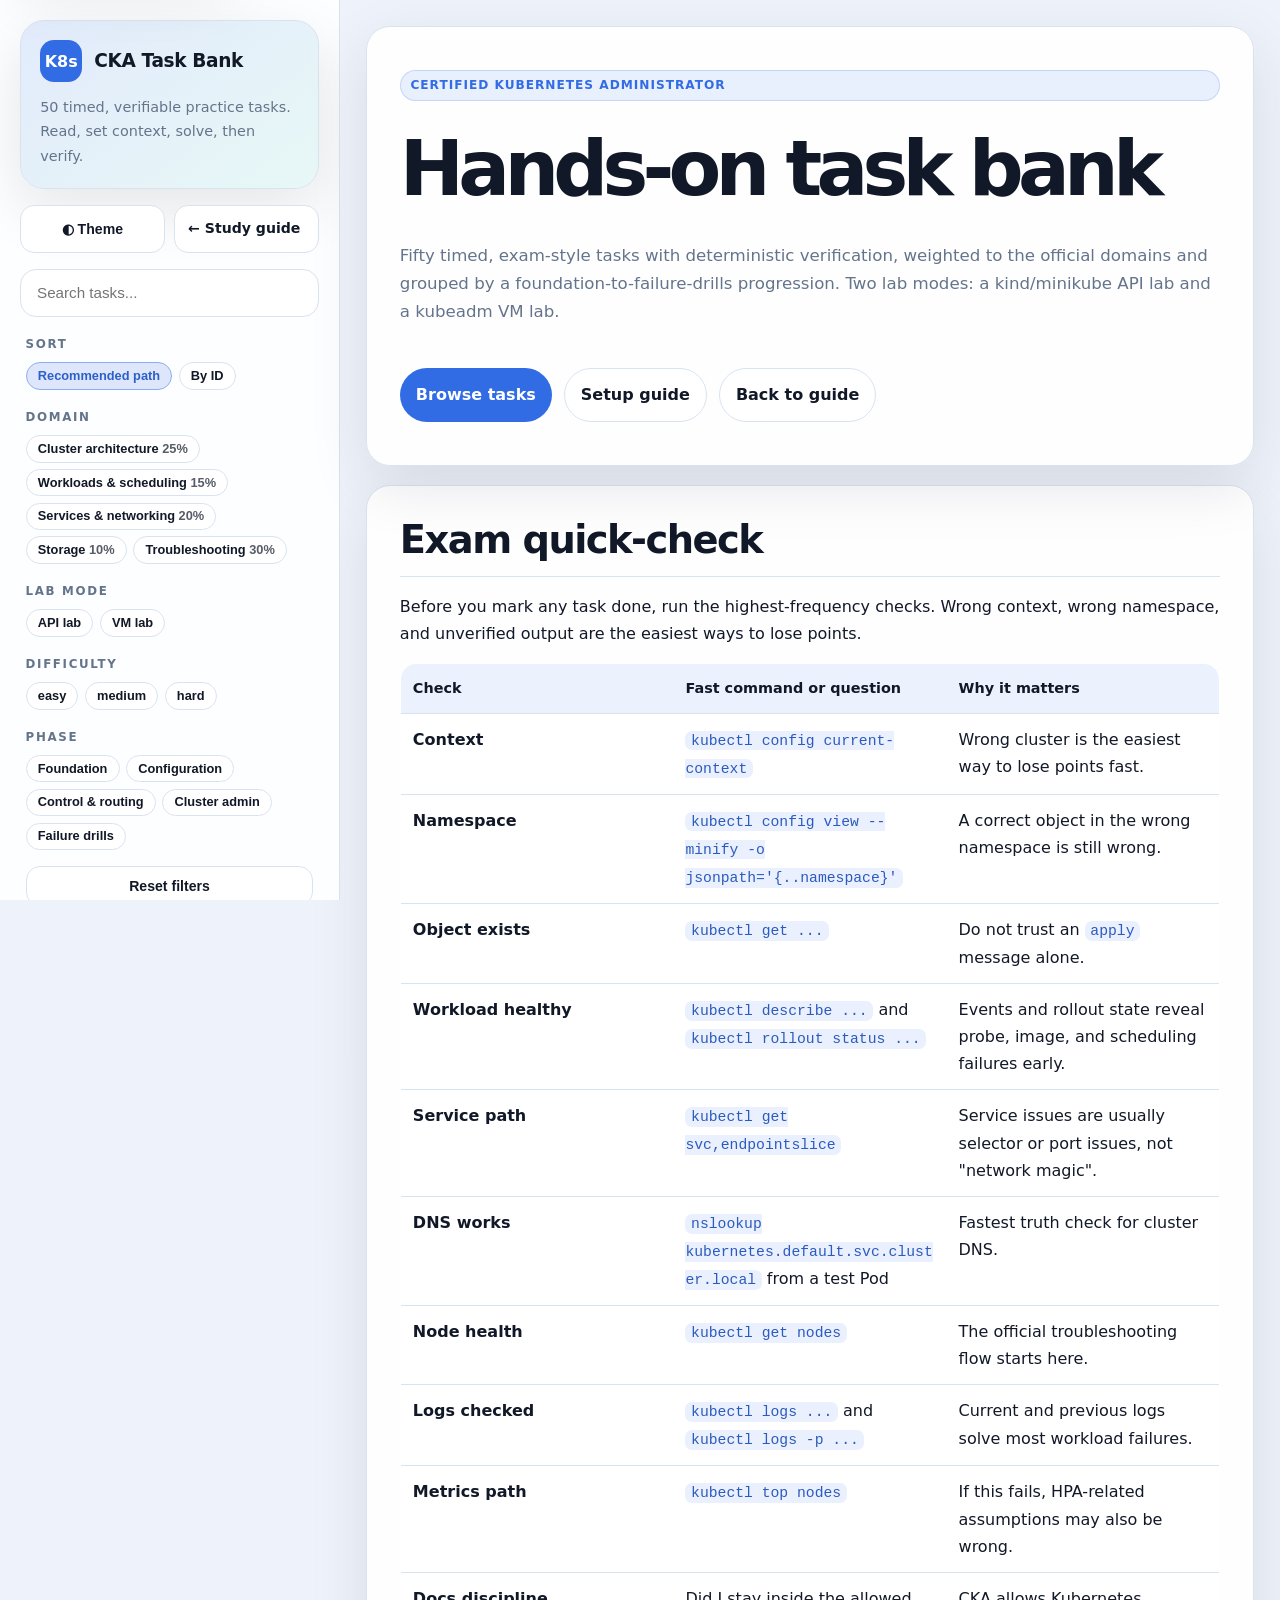
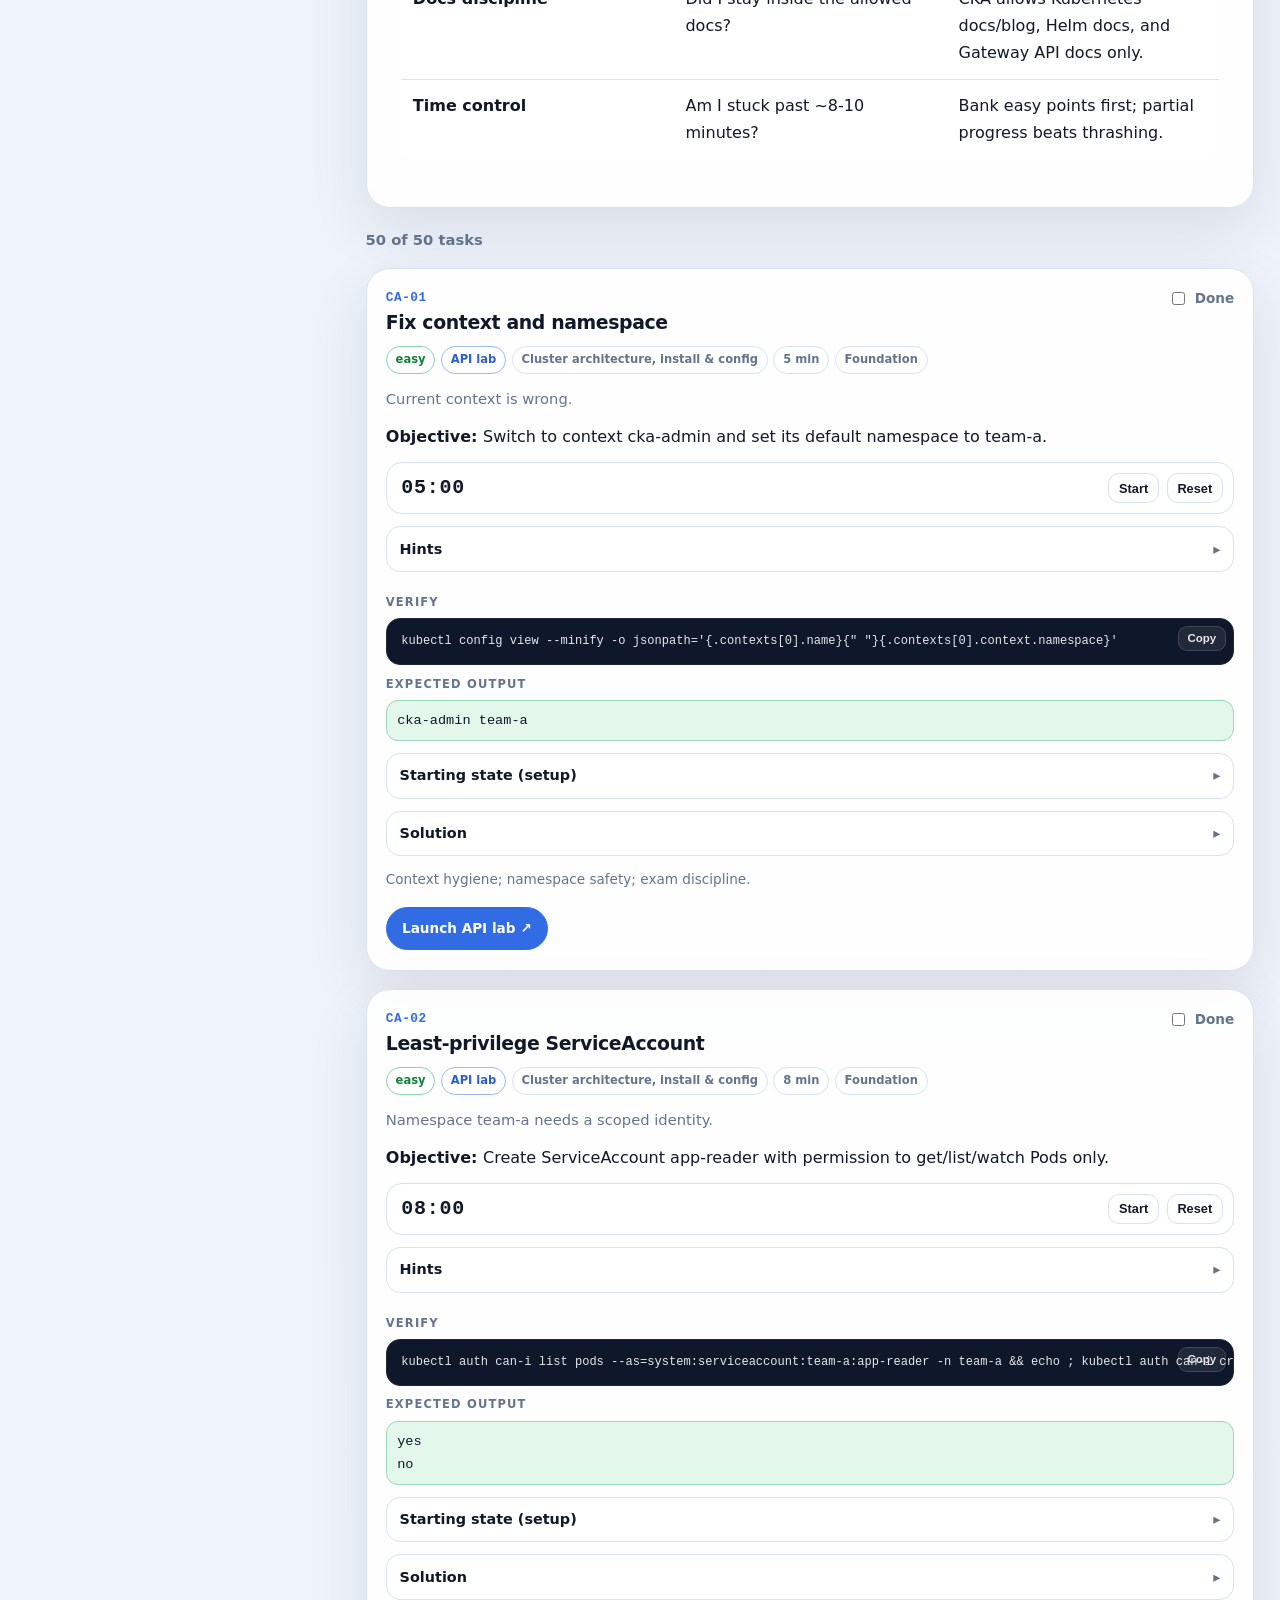
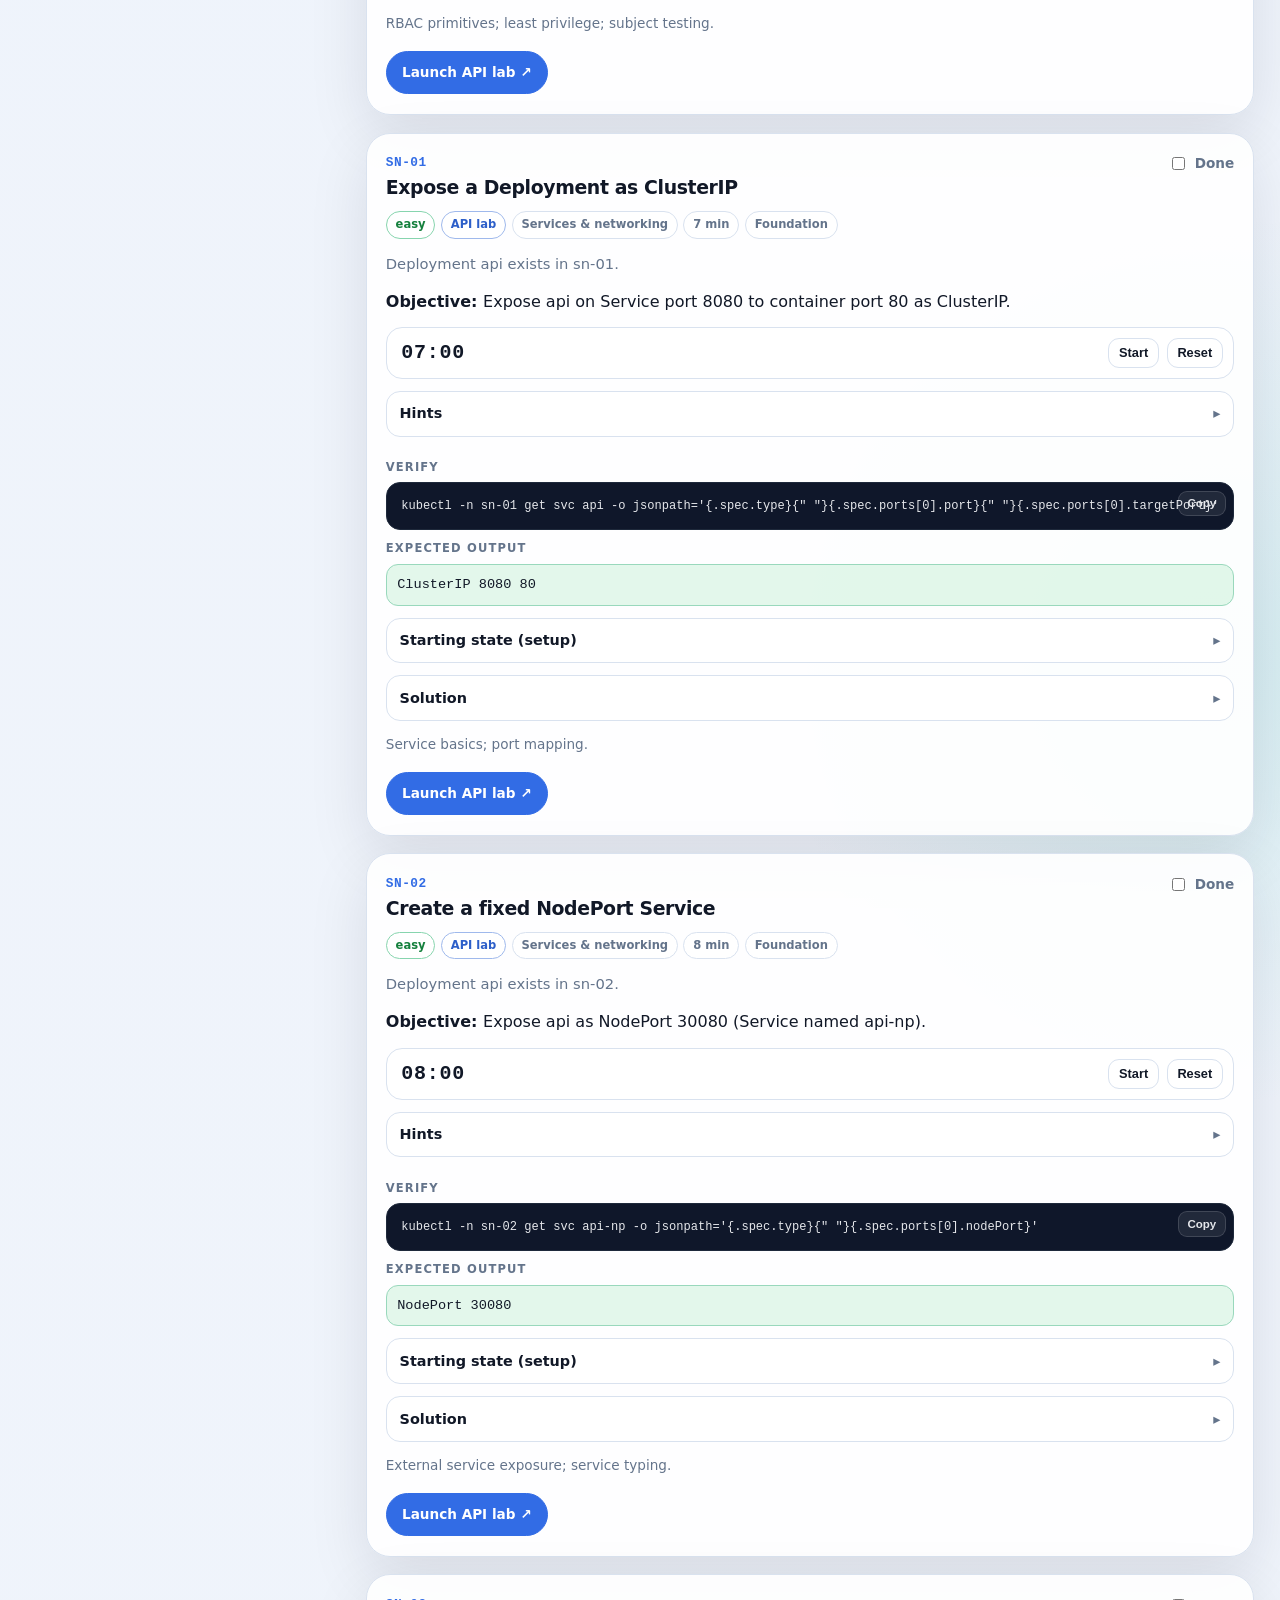
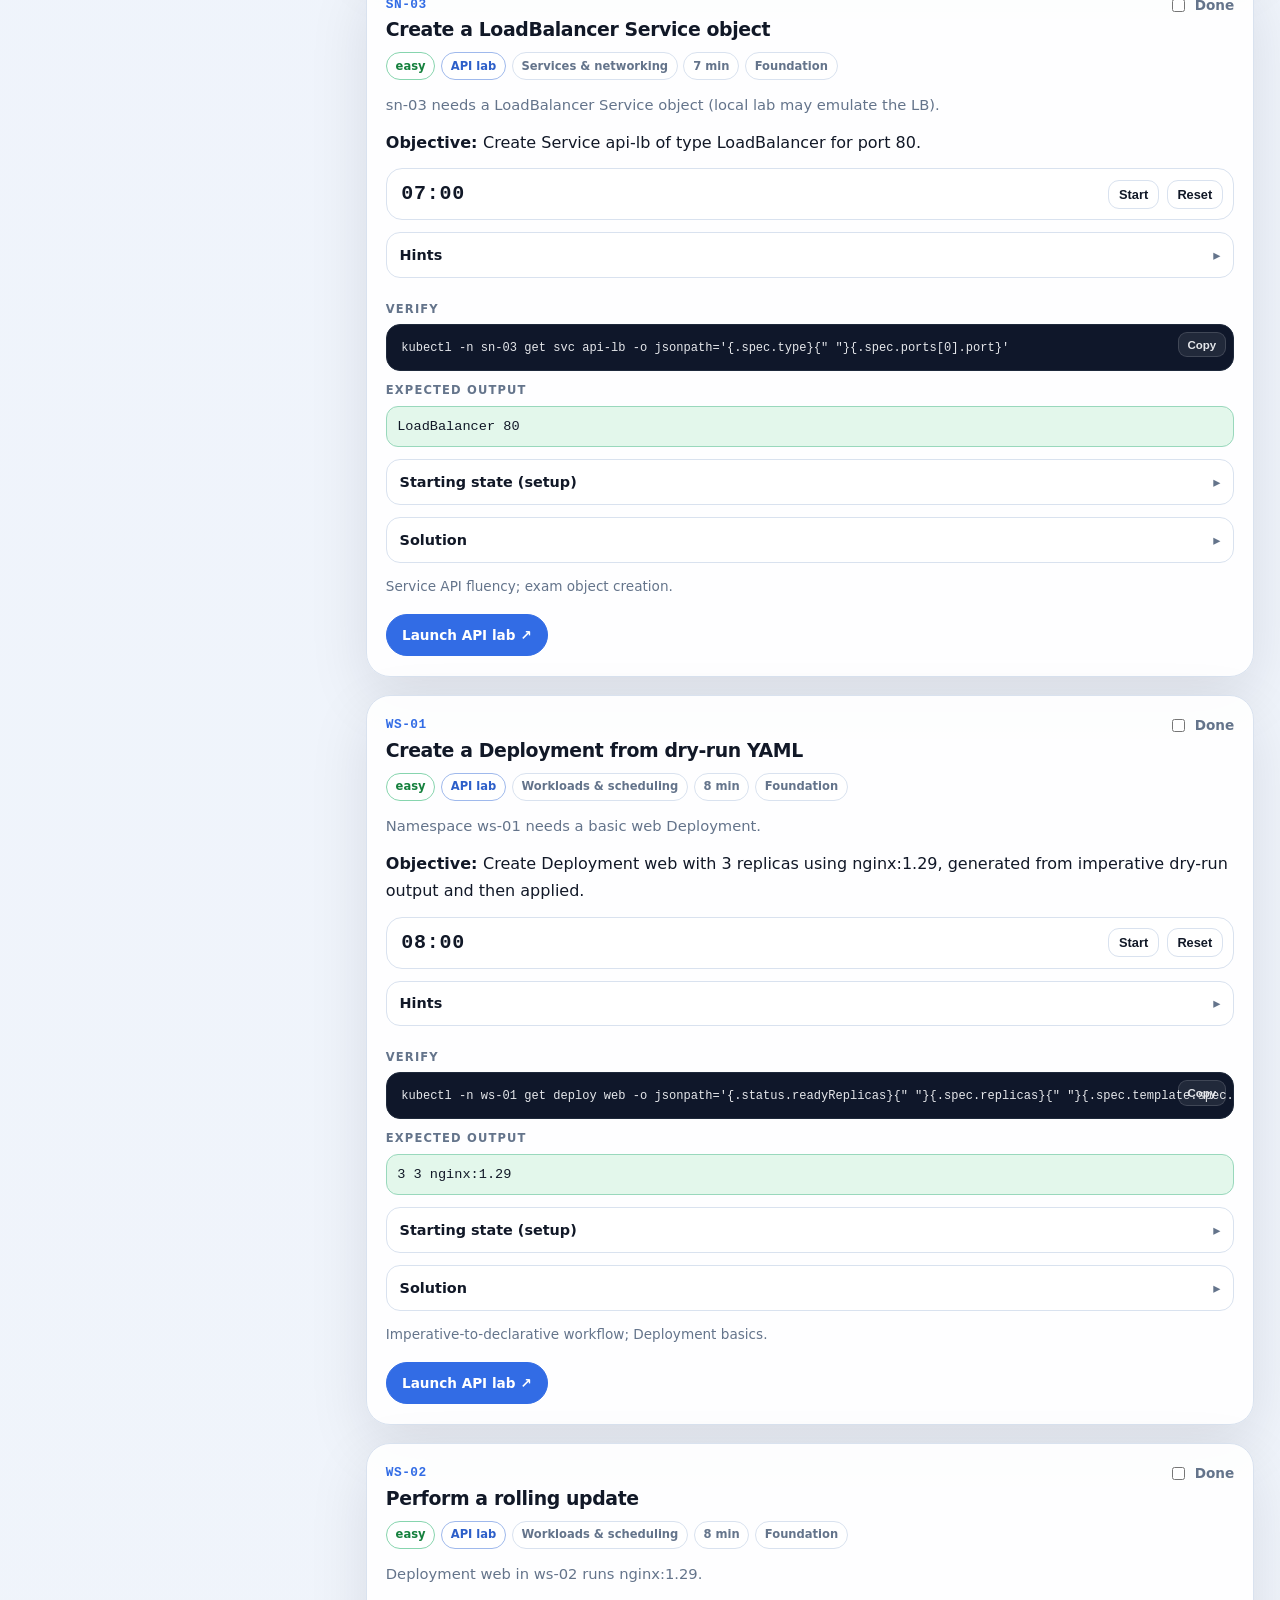
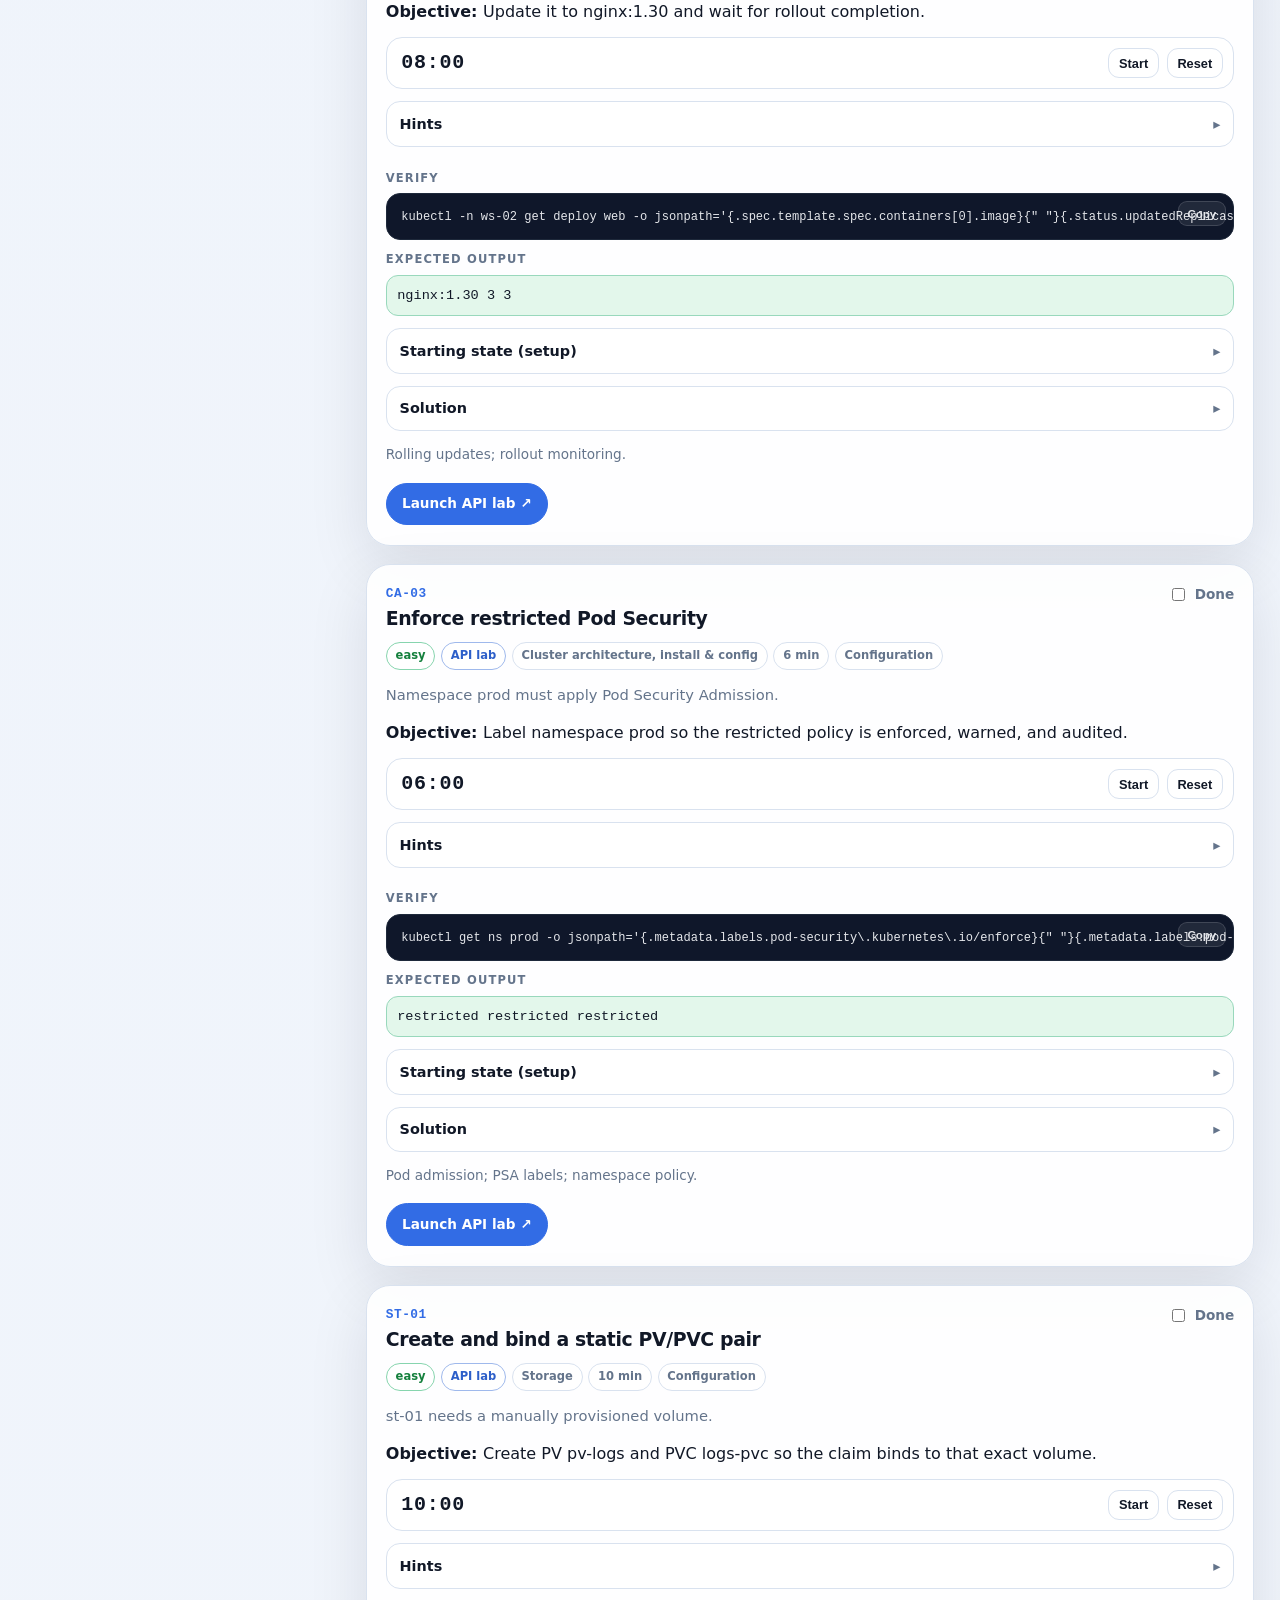
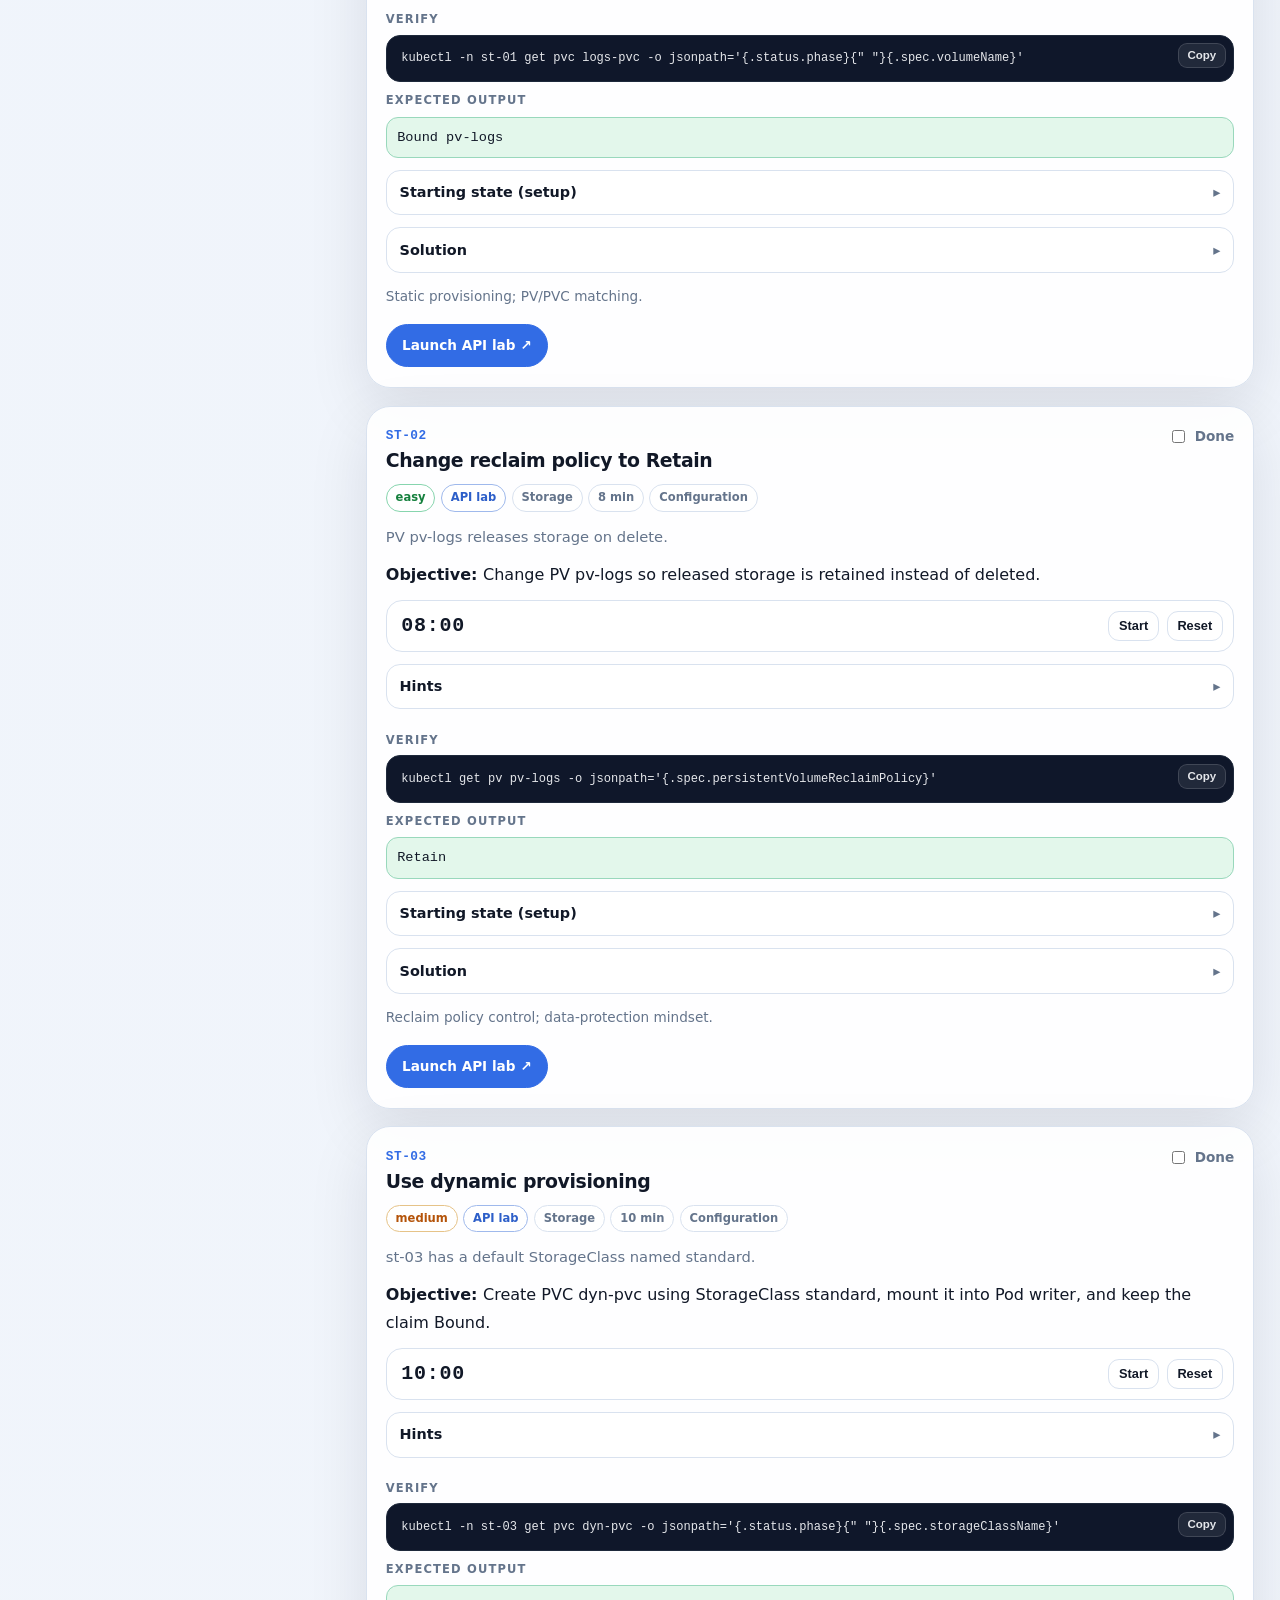
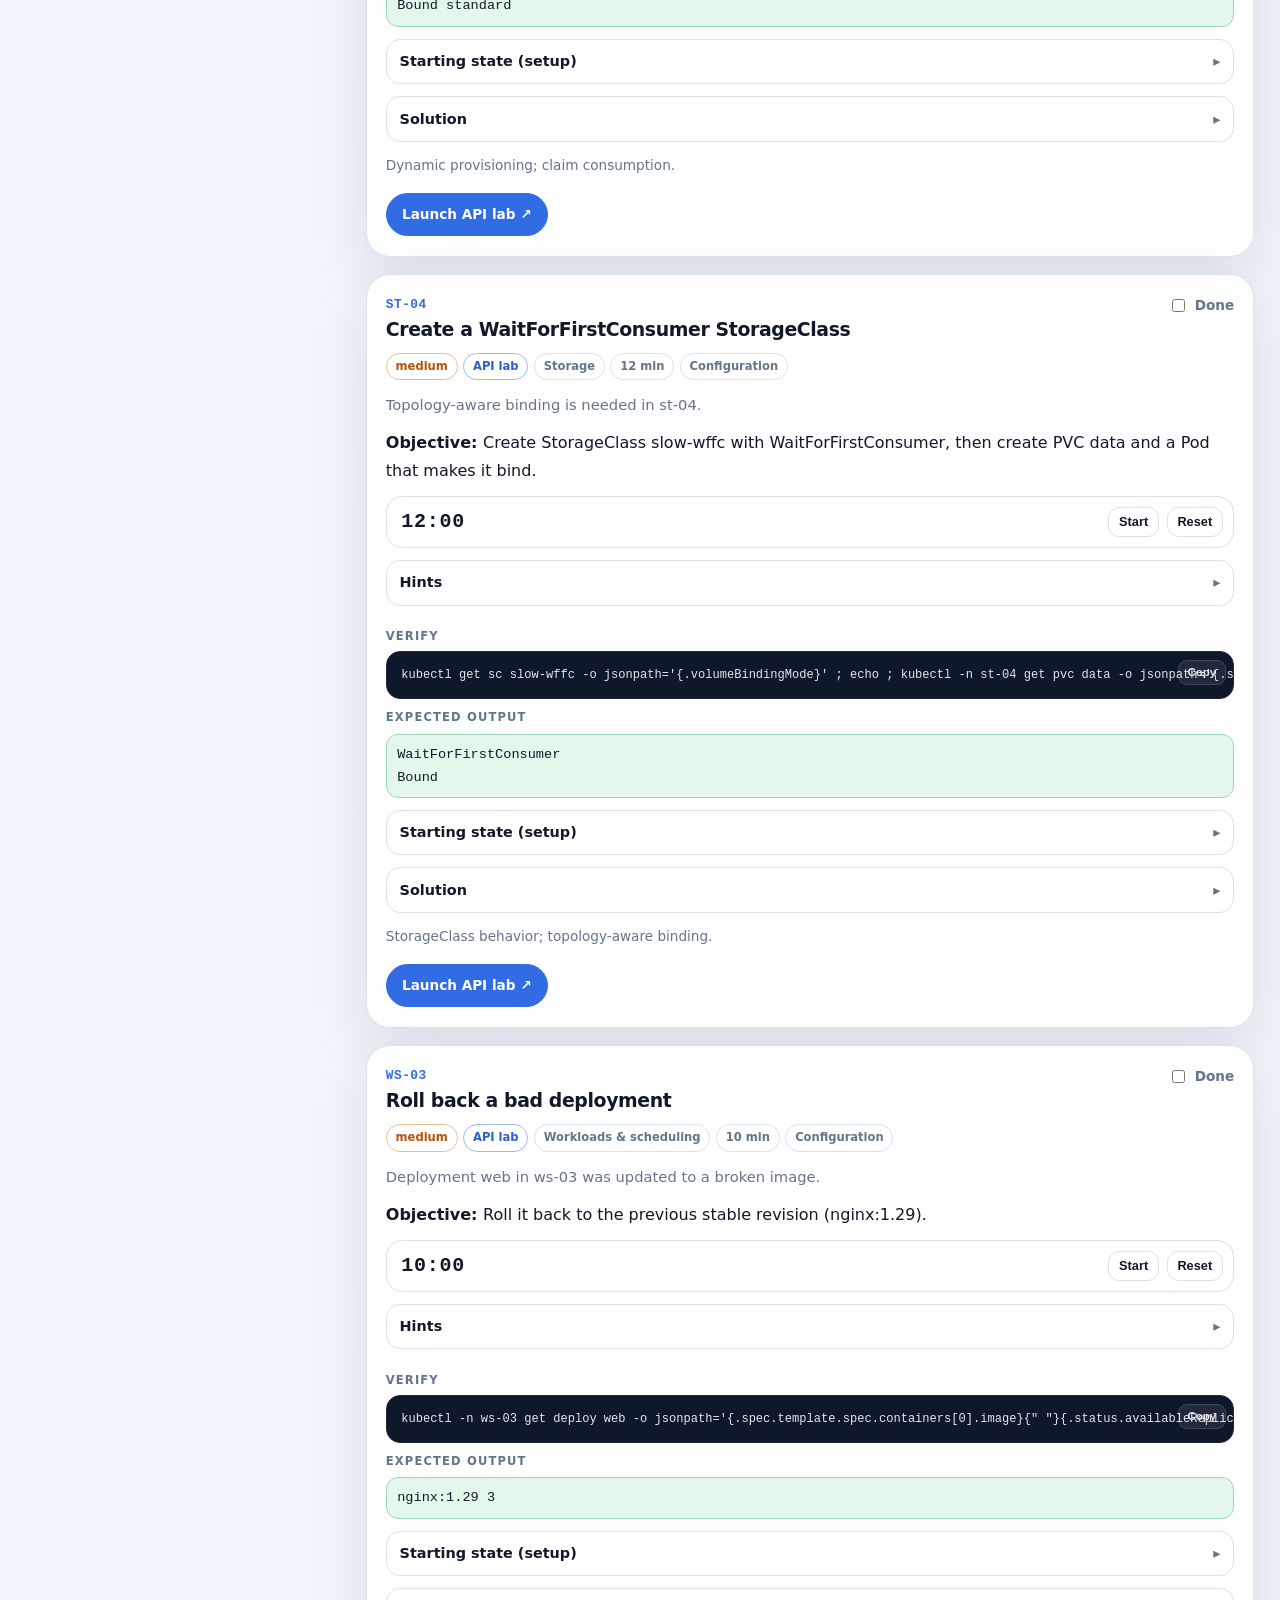
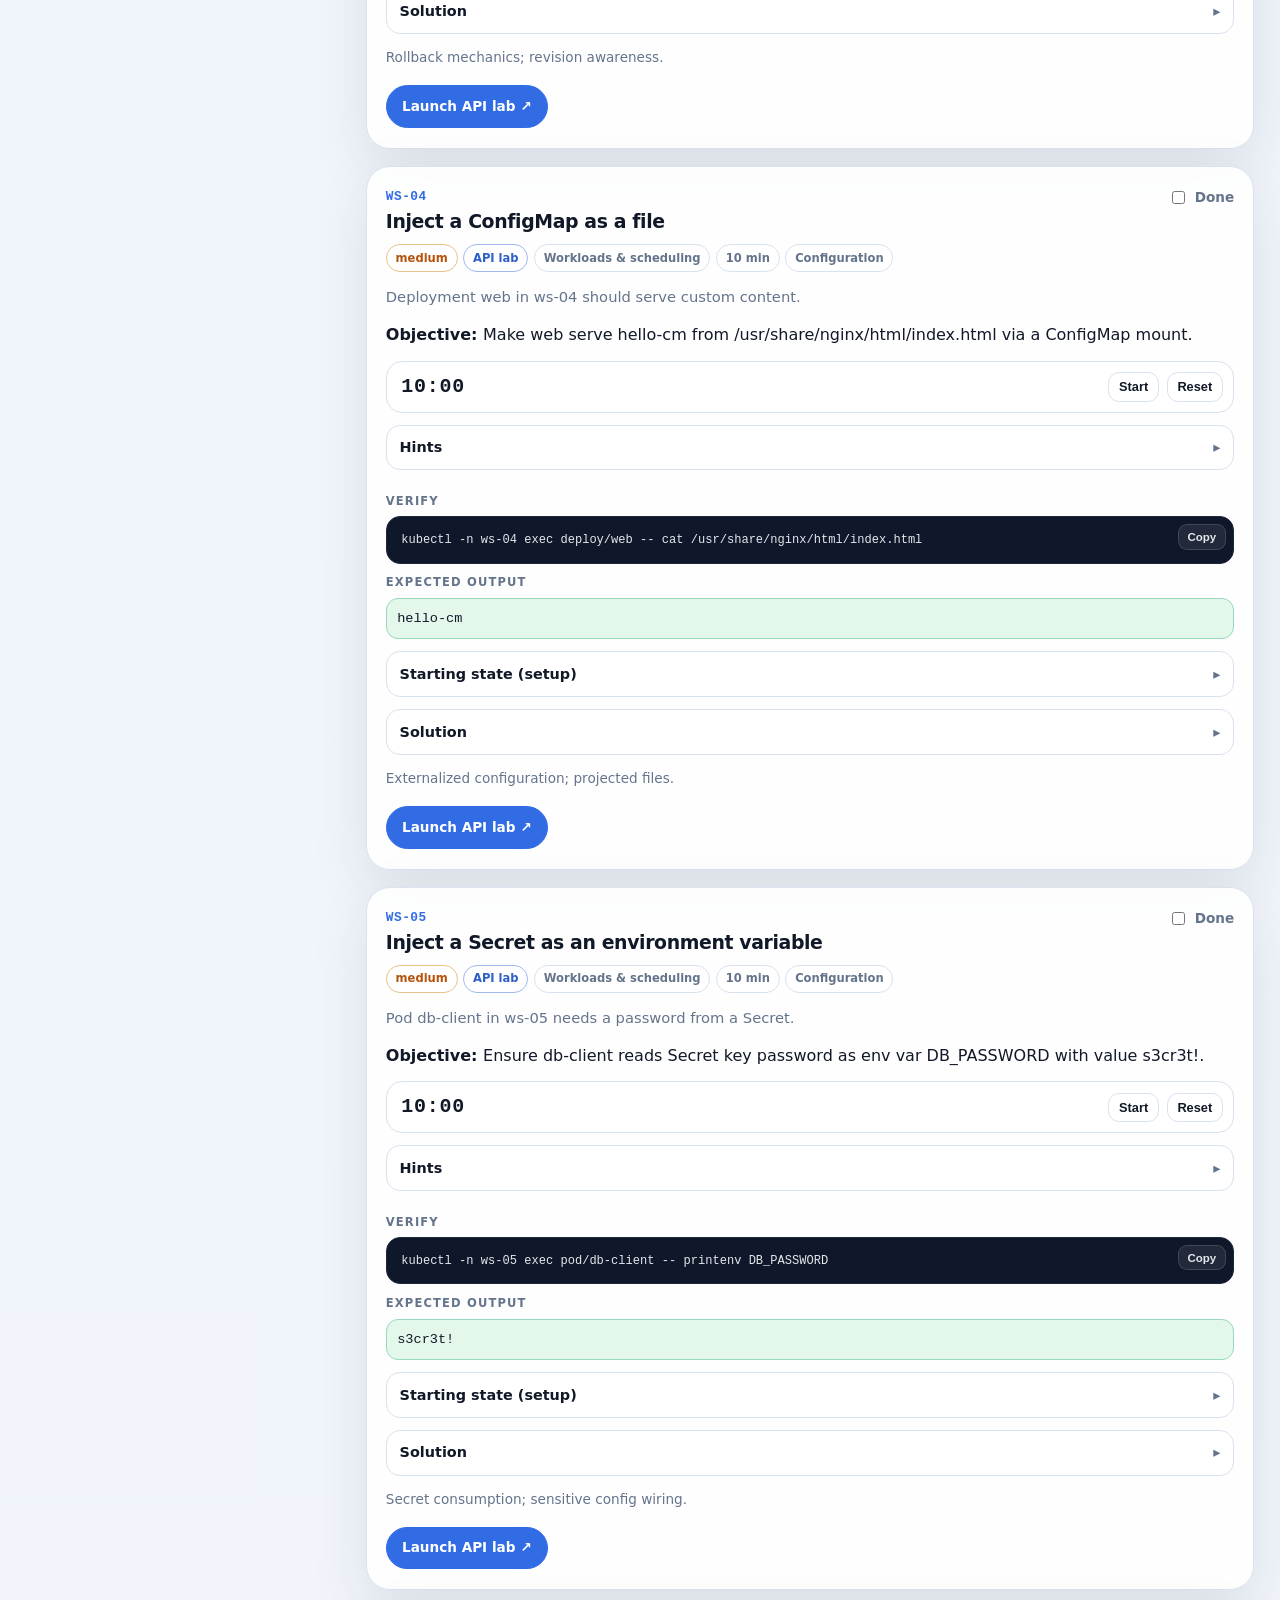
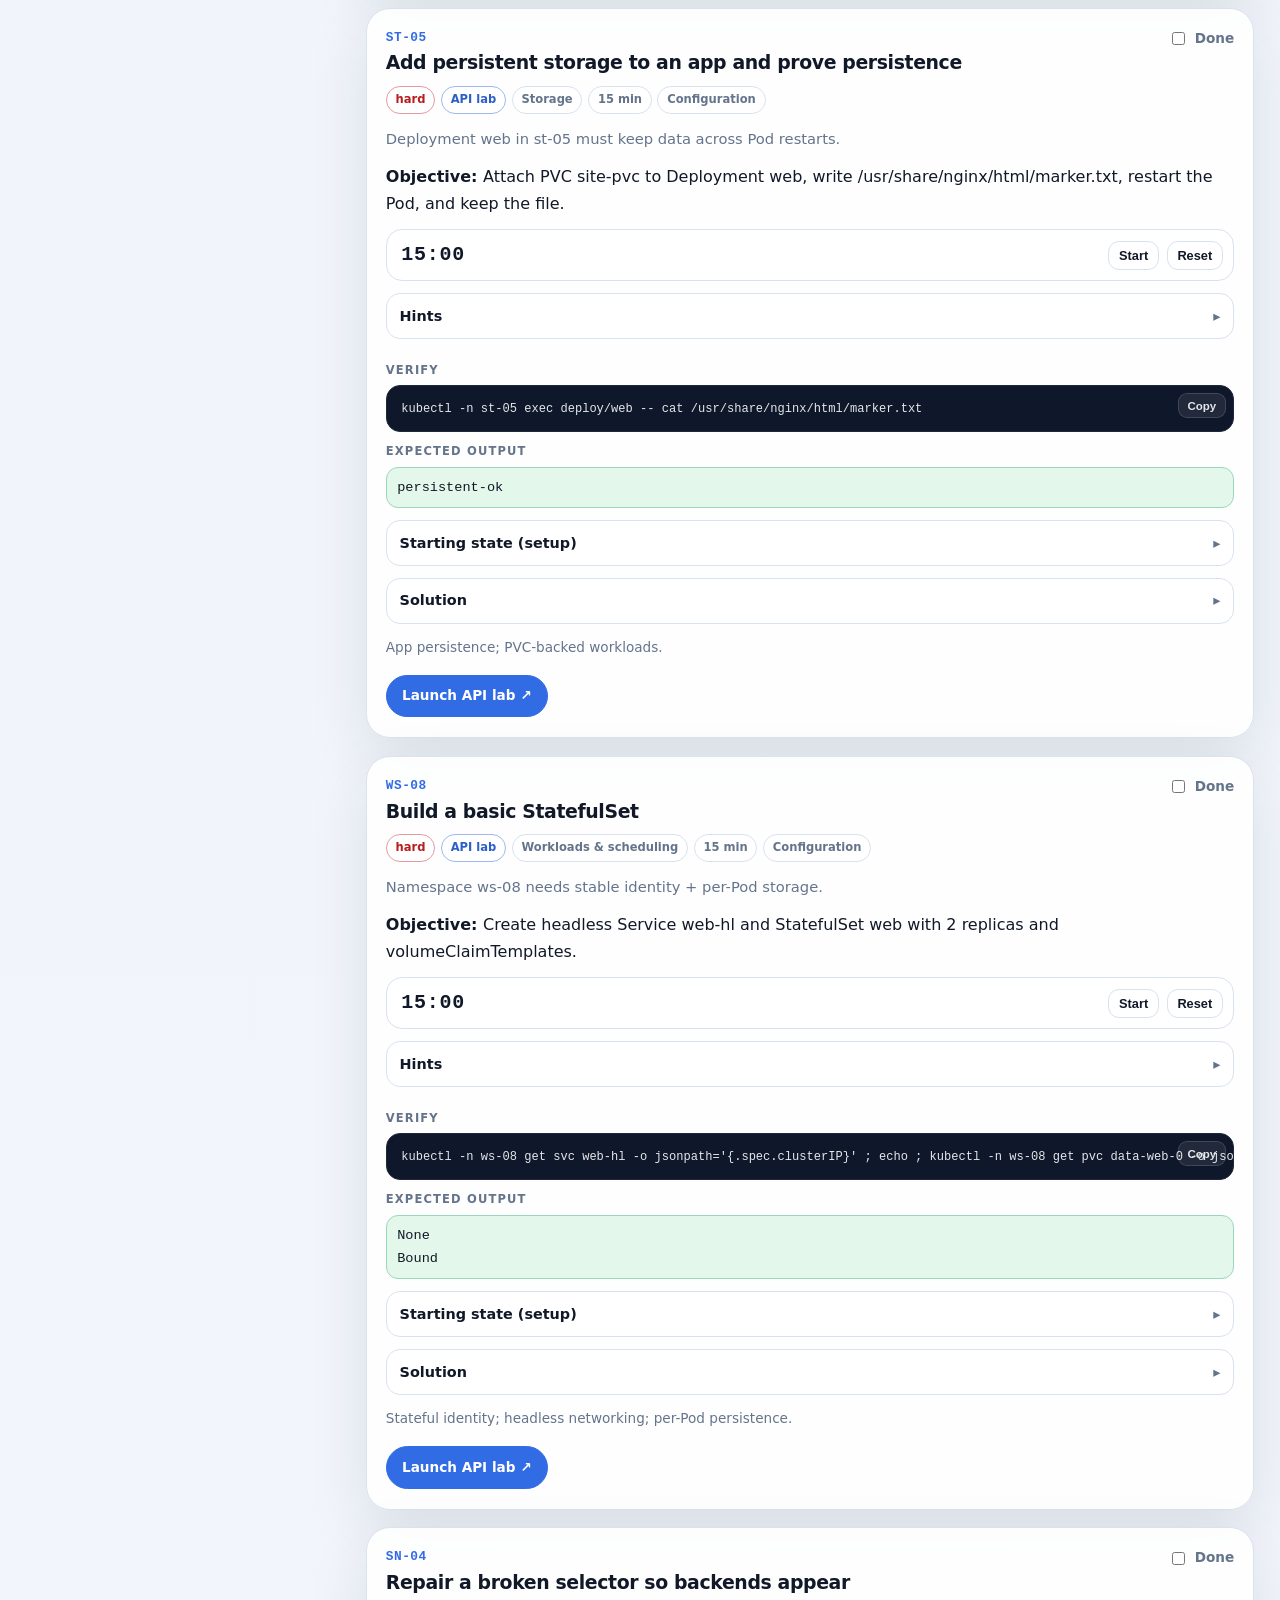
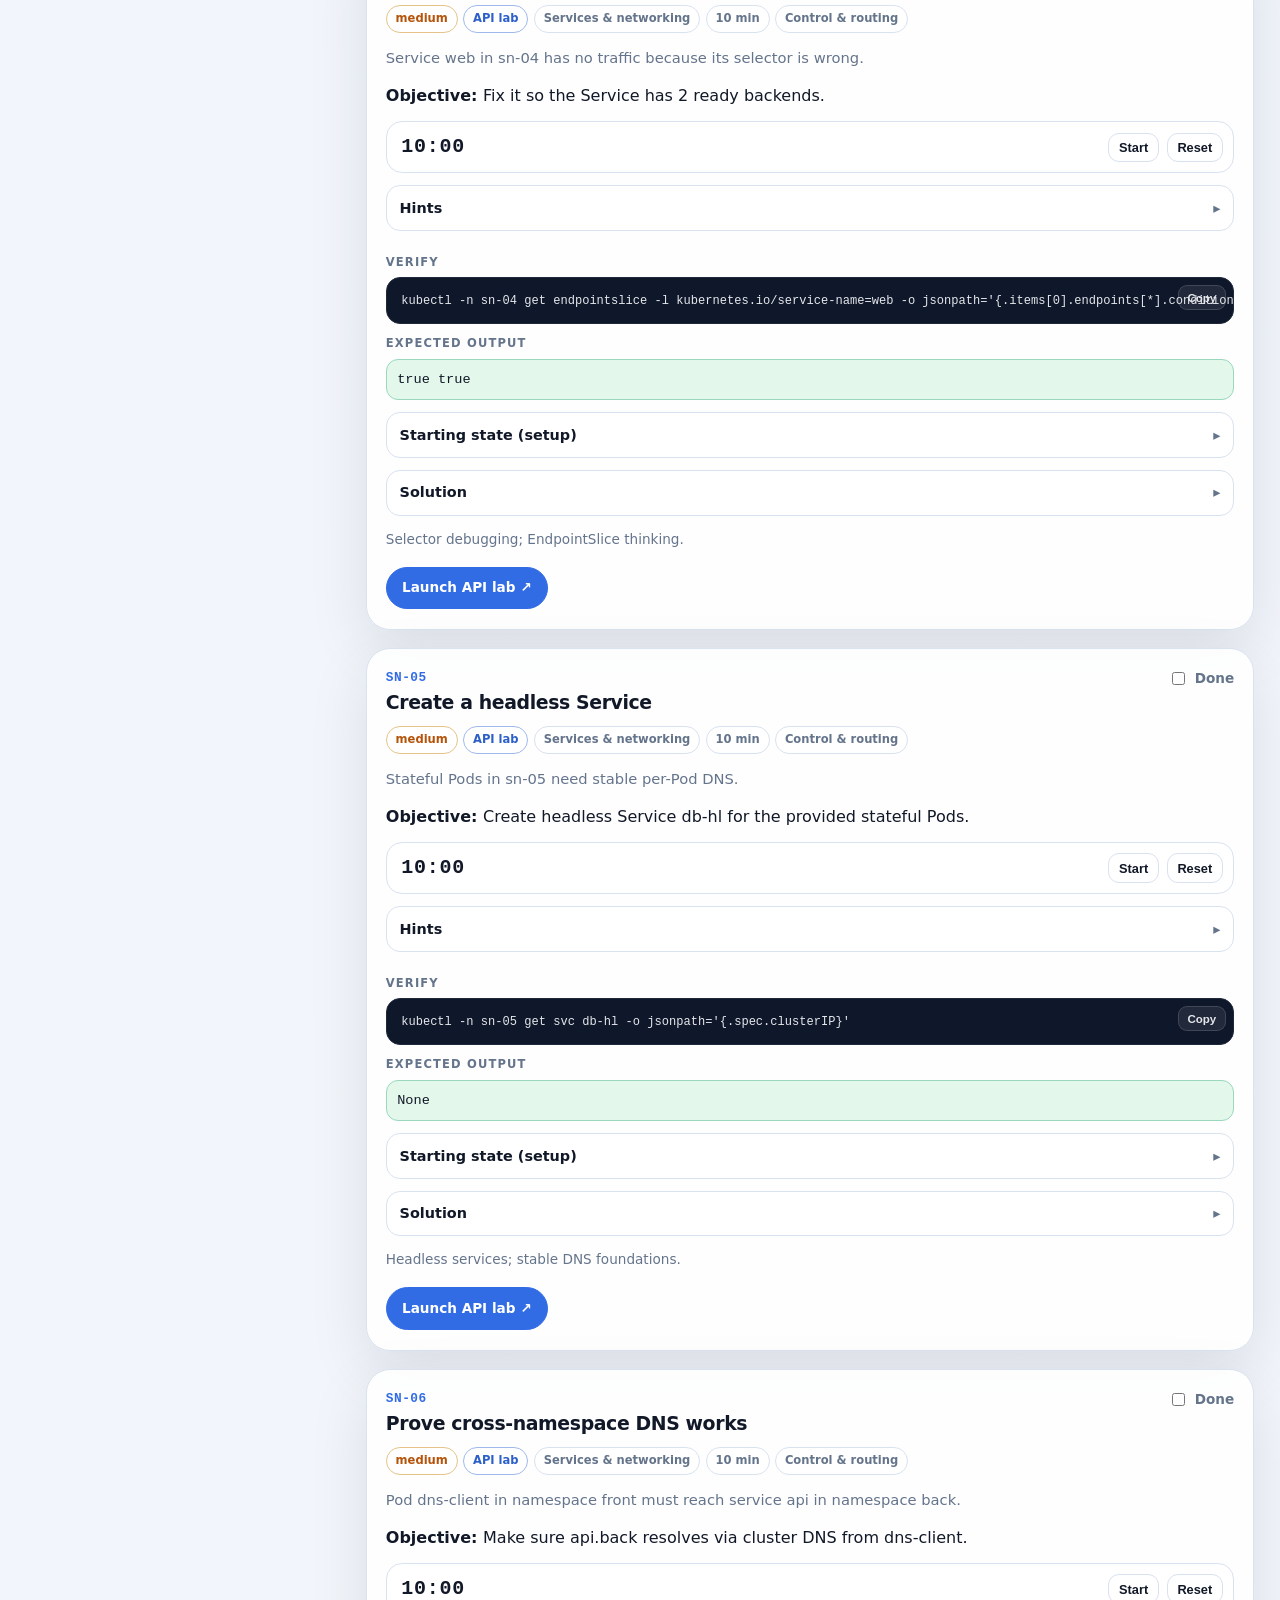
==== CKA/tasks/index.html @ 01706119 "draft lab" ====
<!DOCTYPE html>

<html data-theme="light" lang="en">

<head>
  <meta charset="utf-8" />
  <meta content="width=device-width, initial-scale=1" name="viewport" />
  <meta content="light dark" name="color-scheme" />
  <meta name="theme-color" content="#326ce5" />
  <meta name="application-name" content="CKA Guide" />
  <meta name="apple-mobile-web-app-title" content="CKA Tasks" />
  <meta name="apple-mobile-web-app-capable" content="yes" />
  <meta name="apple-mobile-web-app-status-bar-style" content="default" />
  <title>CKA Task Bank</title>
  <link rel="manifest" href="../manifest.webmanifest" />
  <link rel="icon" href="../assets/favicon.svg" type="image/svg+xml" />
  <link rel="apple-touch-icon" href="../assets/icons/apple-touch-icon.png" />
  <script>
    try { var t = localStorage.getItem("cka-theme"); if (t) document.documentElement.setAttribute("data-theme", t); } catch (e) { }
  </script>
  <link rel="stylesheet" href="../assets/css/styles.css" />
  <link rel="stylesheet" href="assets/tasks.css" />
</head>

<body>
  <a class="skip-link" href="#content">Skip to main content</a>
  <div class="progress" id="progress" aria-hidden="true"></div>
  <div class="mobile-bar">
    <button aria-controls="sidebar" aria-expanded="false" aria-label="Open navigation" id="openNav" type="button">☰</button>
    <strong>CKA Task Bank</strong>
    <button aria-label="Toggle dark theme" aria-pressed="false" id="themeMobile" type="button">◐</button>
  </div>
  <div class="shell">
    <aside aria-label="Task bank navigation" class="sidebar" id="sidebar">
      <div class="brand-card">
        <div class="logo"><span class="kube-mark">K8s</span>
          <h1>CKA Task Bank</h1>
        </div>
        <p>50 timed, verifiable practice tasks. Read, set context, solve, then verify.</p>
      </div>
      <div class="controls">
        <button aria-label="Toggle dark theme" aria-pressed="false" id="themeToggle" type="button">◐ Theme</button>
        <a class="button" href="../index.html">← Study guide</a>
      </div>
      <div class="search-box">
        <input aria-label="Search tasks" id="search" placeholder="Search tasks..." type="search" />
      </div>

      <div class="toc-title">Sort</div>
      <div class="chip-row" id="sortChips" role="group" aria-label="Sort order">
        <button class="chip active" type="button" data-sort="recommended" aria-pressed="true">Recommended path</button>
        <button class="chip" type="button" data-sort="id" aria-pressed="false">By ID</button>
      </div>

      <div class="toc-title">Domain</div>
      <div class="chip-row" id="domainChips" role="group" aria-label="Filter by domain"></div>

      <div class="toc-title">Lab mode</div>
      <div class="chip-row" id="labModeChips" role="group" aria-label="Filter by lab mode"></div>

      <div class="toc-title">Difficulty</div>
      <div class="chip-row" id="difficultyChips" role="group" aria-label="Filter by difficulty"></div>

      <div class="toc-title">Phase</div>
      <div class="chip-row" id="phaseChips" role="group" aria-label="Filter by phase"></div>

      <button class="reset-filters" id="resetFilters" type="button">Reset filters</button>
    </aside>

    <main class="main" id="content" tabindex="-1">
      <header class="hero section-panel" id="task-bank-overview">
        <p class="eyebrow">Certified Kubernetes Administrator</p>
        <h1>Hands-on task bank</h1>
        <p class="subtitle">Fifty timed, exam-style tasks with deterministic verification, weighted to the official
          domains and grouped by a foundation-to-failure-drills progression. Two lab modes: a kind/minikube API lab and
          a kubeadm VM lab.</p>
        <div class="hero-actions">
          <a href="#task-list">Browse tasks</a>
          <a class="secondary" href="README.md">Setup guide</a>
          <a class="secondary" href="../index.html#hands-on-task-bank">Back to guide</a>
        </div>
      </header>

      <section class="section-panel" id="exam-quick-check" aria-labelledby="quick-check-title">
        <h2 id="quick-check-title">Exam quick-check</h2>
        <p>Before you mark any task done, run the highest-frequency checks. Wrong context, wrong namespace, and
          unverified output are the easiest ways to lose points.</p>
        <table class="compact-table">
          <thead>
            <tr>
              <th>Check</th>
              <th>Fast command or question</th>
              <th>Why it matters</th>
            </tr>
          </thead>
          <tbody>
            <tr>
              <td data-label="Check"><strong>Context</strong></td>
              <td data-label="Command"><code>kubectl config current-context</code></td>
              <td data-label="Why">Wrong cluster is the easiest way to lose points fast.</td>
            </tr>
            <tr>
              <td data-label="Check"><strong>Namespace</strong></td>
              <td data-label="Command"><code>kubectl config view --minify -o jsonpath='{..namespace}'</code></td>
              <td data-label="Why">A correct object in the wrong namespace is still wrong.</td>
            </tr>
            <tr>
              <td data-label="Check"><strong>Object exists</strong></td>
              <td data-label="Command"><code>kubectl get ...</code></td>
              <td data-label="Why">Do not trust an <code>apply</code> message alone.</td>
            </tr>
            <tr>
              <td data-label="Check"><strong>Workload healthy</strong></td>
              <td data-label="Command"><code>kubectl describe ...</code> and <code>kubectl rollout status ...</code></td>
              <td data-label="Why">Events and rollout state reveal probe, image, and scheduling failures early.</td>
            </tr>
            <tr>
              <td data-label="Check"><strong>Service path</strong></td>
              <td data-label="Command"><code>kubectl get svc,endpointslice</code></td>
              <td data-label="Why">Service issues are usually selector or port issues, not "network magic".</td>
            </tr>
            <tr>
              <td data-label="Check"><strong>DNS works</strong></td>
              <td data-label="Command"><code>nslookup kubernetes.default.svc.cluster.local</code> from a test Pod</td>
              <td data-label="Why">Fastest truth check for cluster DNS.</td>
            </tr>
            <tr>
              <td data-label="Check"><strong>Node health</strong></td>
              <td data-label="Command"><code>kubectl get nodes</code></td>
              <td data-label="Why">The official troubleshooting flow starts here.</td>
            </tr>
            <tr>
              <td data-label="Check"><strong>Logs checked</strong></td>
              <td data-label="Command"><code>kubectl logs ...</code> and <code>kubectl logs -p ...</code></td>
              <td data-label="Why">Current and previous logs solve most workload failures.</td>
            </tr>
            <tr>
              <td data-label="Check"><strong>Metrics path</strong></td>
              <td data-label="Command"><code>kubectl top nodes</code></td>
              <td data-label="Why">If this fails, HPA-related assumptions may also be wrong.</td>
            </tr>
            <tr>
              <td data-label="Check"><strong>Docs discipline</strong></td>
              <td data-label="Command">Did I stay inside the allowed docs?</td>
              <td data-label="Why">CKA allows Kubernetes docs/blog, Helm docs, and Gateway API docs only.</td>
            </tr>
            <tr>
              <td data-label="Check"><strong>Time control</strong></td>
              <td data-label="Command">Am I stuck past ~8-10 minutes?</td>
              <td data-label="Why">Bank easy points first; partial progress beats thrashing.</td>
            </tr>
          </tbody>
        </table>
      </section>

      <div class="task-toolbar" id="task-list">
        <p class="task-count" id="taskCount" aria-live="polite" role="status">Loading tasks...</p>
      </div>
      <div class="no-results" id="noResults" role="status" aria-live="polite">No tasks match these filters. Try
        resetting filters or clearing search.</div>
      <div class="task-grid" id="taskGrid"></div>
      <p class="load-error" id="loadError" hidden>Could not load <code>tasks.json</code>. If you opened this file
        directly, serve the folder over HTTP (for example <code>python -m http.server</code>) so the browser can fetch
        the task data.</p>

      <p class="footer-note">CKA hands-on task bank · Verify before you move on · Designed around Kubernetes v1.35</p>
    </main>
  </div>
  <script src="assets/tasks.js"></script>
</body>

</html>
---- CKA/assets/css/styles.css ----
:root {
  --bg: #eef3fb; --bg-2: #f8fafc; --paper: rgba(255,255,255,.92); --paper-solid: #ffffff;
  --ink: #111827; --muted: #64748b; --line: #d9e2ef; --accent: #326ce5; --accent-2: #14b8a6;
  --accent-3: #8b5cf6; --warn: #f59e0b; --good: #22c55e; --code-bg: #0f172a; --code-ink: #e5e7eb;
  --shadow: 0 20px 60px rgba(15,23,42,.10); --radius: 24px; --sidebar: 340px; --max: 1720px;
}
[data-theme="dark"] {
  --bg: #08111f; --bg-2: #0b1220; --paper: rgba(15,23,42,.84); --paper-solid: #0f172a;
  --ink: #e5e7eb; --muted: #a5b4c7; --line: #23324a; --code-bg: #020617; --shadow: 0 20px 60px rgba(0,0,0,.35);
}
* { box-sizing: border-box; }
html { scroll-behavior: smooth; }
body {
  margin: 0; color: var(--ink);
  background: radial-gradient(circle at 10% -10%, rgba(50,108,229,.18), transparent 30rem),
              radial-gradient(circle at 95% 10%, rgba(20,184,166,.12), transparent 28rem),
              linear-gradient(180deg, var(--bg), var(--bg-2));
  font-family: Inter, ui-sans-serif, system-ui, -apple-system, BlinkMacSystemFont, "Segoe UI", sans-serif; line-height: 1.7;
}
a { color: var(--accent); text-decoration: none; } a:hover { text-decoration: underline; }
.skip-link {
  position: fixed;
  top: .75rem;
  left: .75rem;
  z-index: 1200;
  transform: translateY(-180%);
  border: 2px solid var(--accent);
  border-radius: 999px;
  background: var(--paper-solid);
  color: var(--ink);
  padding: .65rem .9rem;
  font-weight: 900;
  box-shadow: var(--shadow);
  transition: transform .18s ease;
}
.skip-link:focus {
  transform: translateY(0);
}
.sr-only {
  position: absolute;
  width: 1px;
  height: 1px;
  overflow: hidden;
  clip: rect(0, 0, 0, 0);
  white-space: nowrap;
  clip-path: inset(50%);
}
:focus {
  outline: none;
}
:focus-visible {
  outline: 3px solid color-mix(in srgb, var(--accent) 72%, white);
  outline-offset: 3px;
}
.progress { position: fixed; inset: 0 0 auto 0; height: 4px; z-index: 1000; background: linear-gradient(90deg, var(--accent), var(--accent-2), var(--accent-3)); transform-origin: left center; transform: scaleX(0); }
.mobile-bar { display: none; position: sticky; top: 0; z-index: 950; gap: .6rem; align-items: center; justify-content: space-between; padding: .75rem .9rem; border-bottom: 1px solid var(--line); background: color-mix(in srgb, var(--paper-solid) 92%, transparent); backdrop-filter: blur(16px); transition: transform .28s ease; will-change: transform; }
.mobile-bar.nav-hidden { transform: translateY(-100%); }
.mobile-bar strong { font-size: .95rem; }
.shell { width: min(100%, var(--max)); margin: 0 auto; display: grid; grid-template-columns: var(--sidebar) minmax(0, 1fr); }
.sidebar { position: sticky; top: 0; height: 100dvh; overflow-y: auto; padding: 1.25rem; border-right: 1px solid var(--line); background: color-mix(in srgb, var(--paper-solid) 88%, transparent); backdrop-filter: blur(18px); }
.brand-card { padding: 1.2rem; border: 1px solid var(--line); border-radius: var(--radius); background: linear-gradient(145deg, rgba(50,108,229,.14), rgba(20,184,166,.10)), var(--paper); box-shadow: var(--shadow); }
.logo { display: flex; align-items: center; gap: .75rem; margin-bottom: .8rem; }
.kube-mark { width: 42px; height: 42px; display: inline-grid; place-items: center; border-radius: 14px; background: var(--accent); color: white; font-weight: 900; }
.brand-card h1 { margin: 0; font-size: 1.16rem; line-height: 1.2; letter-spacing: -.02em; }
.brand-card p { margin: .55rem 0 0; color: var(--muted); font-size: .9rem; }
.controls { display: grid; grid-template-columns: 1fr 1fr; gap: .6rem; margin: 1rem 0; }
button, .button { border: 1px solid var(--line); background: var(--paper-solid); color: var(--ink); border-radius: 14px; padding: .7rem .8rem; font-weight: 700; cursor: pointer; font-size: .88rem; }
button:hover, .button:hover { border-color: var(--accent); text-decoration: none; }
.search-box { position: relative; margin: 1rem 0; }
.search-box input { width: 100%; border: 1px solid var(--line); border-radius: 16px; padding: .9rem 1rem; background: var(--paper-solid); color: var(--ink); outline: none; font-size: .95rem; }
.toc-title { font-size: .74rem; letter-spacing: .14em; text-transform: uppercase; color: var(--muted); font-weight: 900; margin: 1.1rem .35rem .5rem; }
.toc { display: grid; gap: .18rem; }
.toc a { display: block; border-radius: 13px; padding: .65rem .75rem; color: var(--ink); font-size: .92rem; line-height: 1.25; }
.toc a:hover, .toc a.active { background: color-mix(in srgb, var(--accent) 12%, transparent); text-decoration: none; }
.main { min-width: 0; padding: clamp(1rem, 2vw, 2rem); }
.hero { min-height: 440px; display: grid; align-items: center; overflow: hidden; position: relative; background: radial-gradient(circle at 85% 15%, rgba(50,108,229,.25), transparent 22rem), linear-gradient(140deg, rgba(255,255,255,.95), rgba(239,246,255,.9)); }
[data-theme="dark"] .hero { background: radial-gradient(circle at 85% 15%, rgba(50,108,229,.22), transparent 22rem), linear-gradient(140deg, rgba(15,23,42,.9), rgba(2,6,23,.75)); }
.section-panel { border: 1px solid var(--line); border-radius: var(--radius); background: var(--paper); box-shadow: var(--shadow); padding: clamp(1.1rem, 2.6vw, 2.6rem); margin: 0 0 1.2rem; scroll-margin-top: 1.25rem; }
.eyebrow, .pill { display: inline-flex; align-items: center; gap: .35rem; color: var(--accent); background: color-mix(in srgb, var(--accent) 10%, transparent); border: 1px solid color-mix(in srgb, var(--accent) 20%, transparent); padding: .28rem .6rem; border-radius: 999px; font-size: .76rem; font-weight: 900; text-transform: uppercase; letter-spacing: .08em; margin: 0 0 .75rem; }
.hero h1 { font-size: clamp(2.35rem, 6vw, 5.8rem); line-height: .94; letter-spacing: -.075em; margin: 0; max-width: 980px; }
.subtitle { color: var(--muted); font-size: clamp(1rem, 1.3vw, 1.24rem); max-width: 840px; margin: 1.1rem 0 0; }
.hero-actions { display: flex; flex-wrap: wrap; gap: .75rem; margin-top: 1.4rem; }
.hero-actions a { display: inline-flex; align-items: center; justify-content: center; border-radius: 999px; padding: .75rem 1rem; font-weight: 850; background: var(--accent); color: white; }
.hero-actions a.secondary { background: var(--paper-solid); color: var(--ink); border: 1px solid var(--line); }
.stats { display: grid; grid-template-columns: repeat(5, minmax(0, 1fr)); gap: .8rem; margin: 1.25rem 0; }
.stat { background: var(--paper-solid); border: 1px solid var(--line); border-radius: 18px; padding: .9rem; min-height: 104px; }
.stat b { display: block; font-size: 1.55rem; line-height: 1; color: var(--accent); } .stat span { display: block; color: var(--muted); font-size: .85rem; margin-top: .35rem; }
h2 { font-size: clamp(1.55rem, 3vw, 2.45rem); line-height: 1.1; letter-spacing: -.04em; margin: 0 0 1rem; padding-bottom: .9rem; border-bottom: 1px solid var(--line); }
h3 { margin-top: 0; letter-spacing: -.02em; } p { margin: 1rem 0; } ul { padding-left: 1.25rem; } li { margin: .5rem 0; } strong { font-weight: 850; }
code { font-family: "SFMono-Regular", Consolas, "Liberation Mono", Menlo, monospace; background: color-mix(in srgb, var(--accent) 10%, transparent); color: color-mix(in srgb, var(--accent) 80%, var(--ink)); padding: .12rem .35rem; border-radius: 7px; font-size: .92em; }
.code-wrap { position: relative; margin: 1.2rem 0; background: var(--code-bg); border: 1px solid #1e293b; border-radius: 18px; overflow: hidden; }
.code-label { color: #93c5fd; padding: .8rem 1rem 0; font-size: .73rem; letter-spacing: .12em; text-transform: uppercase; font-weight: 900; }
.copy-code { position: absolute; top: .55rem; right: .55rem; background: rgba(255,255,255,.08); border: 1px solid rgba(255,255,255,.12); color: #e5e7eb; padding: .42rem .6rem; border-radius: 10px; font-size: .76rem; }
pre { margin: 0; overflow-x: auto; padding: 1.1rem; color: var(--code-ink); font-size: .9rem; line-height: 1.55; } pre code { background: transparent; color: inherit; padding: 0; border-radius: 0; }
.visual-card { border: 1px solid var(--line); border-radius: 22px; background: linear-gradient(180deg, color-mix(in srgb, var(--accent) 5%, transparent), transparent), var(--paper-solid); padding: 1rem; margin: 1.15rem 0 1.25rem; overflow: hidden; }
.visual-header { display: flex; align-items: center; justify-content: space-between; gap: 1rem; margin-bottom: .75rem; } .visual-header strong { font-size: 1rem; }
.diagram { width: 100%; height: auto; display: block; }
.svg-placeholder { min-height: 12rem; display: grid; place-items: center; border: 1px dashed var(--line); border-radius: 18px; color: var(--muted); background: var(--paper-solid); }
.box { fill: color-mix(in srgb, var(--accent) 7%, transparent); stroke: var(--line); stroke-width: 2; } .worker { fill: color-mix(in srgb, var(--accent-2) 7%, transparent); }
.node { fill: var(--paper-solid); stroke: color-mix(in srgb, var(--accent) 45%, var(--line)); stroke-width: 2; }
.api { fill: color-mix(in srgb, var(--accent) 16%, var(--paper-solid)); } .etcd { fill: color-mix(in srgb, var(--warn) 18%, var(--paper-solid)); }
.pod { fill: color-mix(in srgb, var(--good) 16%, var(--paper-solid)); stroke: color-mix(in srgb, var(--good) 55%, var(--line)); stroke-width: 2; }
.line { fill: none; stroke: var(--muted); stroke-width: 3; } .dashed { stroke-dasharray: 8 8; } .arrow { fill: var(--muted); }
.title { fill: var(--ink); font-size: 28px; font-weight: 900; } .label { fill: var(--ink); font-size: 20px; font-weight: 800; } .tiny { fill: var(--muted); font-size: 16px; font-weight: 700; }
.domain-grid { display: grid; grid-template-columns: repeat(5, minmax(0, 1fr)); gap: .8rem; }
.domain-grid article { min-height: 142px; border: 1px solid var(--line); border-radius: 18px; padding: .9rem; background: var(--paper-solid); }
.domain-grid b { display: block; line-height: 1.2; } .domain-grid span { display: block; font-size: 1.8rem; font-weight: 950; color: var(--accent); margin: .55rem 0 .35rem; }
.domain-grid i { display: block; height: .55rem; border-radius: 999px; background: linear-gradient(90deg, var(--accent) calc(var(--w) * 1%), color-mix(in srgb, var(--accent) 12%, transparent) 0); margin-bottom: .55rem; }
.domain-grid small { color: var(--muted); font-size: .82rem; line-height: 1.35; display: block; }
.controller-map, .trouble-flow, .compare-panels { display: grid; gap: .8rem; } .controller-map { grid-template-columns: repeat(3, minmax(0, 1fr)); } .compare-panels { grid-template-columns: repeat(3, minmax(0, 1fr)); } .trouble-flow { grid-template-columns: repeat(5, minmax(0, 1fr)); }
.controller-map div, .trouble-flow div, .compare-panels article { border: 1px solid var(--line); border-radius: 18px; padding: 1rem; background: var(--paper-solid); }
.controller-map b, .trouble-flow b { display: block; color: var(--accent); } .controller-map span, .trouble-flow span { display: block; color: var(--muted); font-size: .9rem; } .trouble-flow code { display: inline-block; margin-top: .7rem; }
.source-grid { display: grid; grid-template-columns: repeat(3, minmax(0,1fr)); gap: .9rem; } .source-card { border: 1px solid var(--line); border-radius: 18px; padding: 1rem; background: var(--paper-solid); } .source-card a { font-weight: 900; } .source-card p { color: var(--muted); font-size: .9rem; margin-bottom: 0; }
.footer-note { color: var(--muted); font-size: .9rem; text-align: center; padding: 1.5rem; }
mark { background: #fef08a; color: #111827; padding: .05rem .15rem; border-radius: .25rem; }
.no-results { display: none; border: 1px dashed var(--line); border-radius: 18px; padding: 1rem; color: var(--muted); background: var(--paper-solid); margin-bottom: 1rem; }

@media (prefers-reduced-motion: reduce) {
  *,
  *::before,
  *::after {
    animation-duration: .01ms !important;
    animation-iteration-count: 1 !important;
    scroll-behavior: auto !important;
    transition-duration: .01ms !important;
  }
}

/* Report-merge additions */
.addendum {
  margin: 1.35rem 0;
  border: 1px solid color-mix(in srgb, var(--accent) 24%, var(--line));
  background: linear-gradient(180deg, color-mix(in srgb, var(--accent) 6%, transparent), transparent), var(--paper-solid);
  border-radius: 22px;
  padding: 1rem;
}
.addendum > h3 {
  margin: .2rem 0 .65rem;
  font-size: 1.25rem;
  letter-spacing: -.025em;
}
.runbook-grid, .pitfall-grid, .two-col, .three-col {
  display: grid;
  gap: .85rem;
  margin: .9rem 0;
}
.runbook-grid { grid-template-columns: repeat(2, minmax(0,1fr)); }
.pitfall-grid { grid-template-columns: repeat(3, minmax(0,1fr)); }
.two-col { grid-template-columns: repeat(2, minmax(0,1fr)); }
.three-col { grid-template-columns: repeat(3, minmax(0,1fr)); }
.step-card, .mini-card {
  border: 1px solid var(--line);
  background: var(--paper-solid);
  border-radius: 17px;
  padding: .9rem;
}
.step-card b, .mini-card b { display: block; color: var(--accent); margin-bottom: .35rem; }
.step-card p, .mini-card p { margin: 0; color: var(--muted); font-size: .93rem; }
.compact-table {
  width: 100%;
  border-collapse: collapse;
  overflow: hidden;
  border-radius: 16px;
  margin: .9rem 0;
  background: var(--paper-solid);
  border: 1px solid var(--line);
}
.compact-table th, .compact-table td {
  border-bottom: 1px solid var(--line);
  padding: .75rem;
  vertical-align: top;
  text-align: left;
}
.compact-table th {
  background: color-mix(in srgb, var(--accent) 9%, transparent);
  font-size: .9rem;
}
.compact-table tr:last-child td { border-bottom: 0; }
.callout-strong {
  border-left: 5px solid var(--accent-2);
  background: color-mix(in srgb, var(--accent-2) 11%, transparent);
  border-radius: 14px;
  padding: .85rem 1rem;
  margin: 1rem 0;
}
.callout-strong p { margin: 0; }
.mermaid-lite {
  display: flex;
  gap: .6rem;
  align-items: stretch;
  overflow-x: auto;
  padding: .4rem 0 .2rem;
}
.flow-node {
  min-width: 145px;
  border: 1px solid var(--line);
  border-radius: 16px;
  padding: .8rem;
  background: var(--paper-solid);
  position: relative;
}
.flow-node:not(:last-child)::after {
  content: "→";
  position: absolute;
  right: -.58rem;
  top: 50%;
  transform: translateY(-50%);
  color: var(--muted);
  font-weight: 900;
}
.flow-node b { display: block; color: var(--accent); }
.flow-node span { color: var(--muted); font-size: .86rem; }
.mermaid-lite.dotted .flow-node:not(:last-child)::after { content: "."; right: -.45rem; top: auto; bottom: .5rem; transform: none; font-size: 1.7rem; line-height: 1; }
@media (max-width: 1180px) {
  .runbook-grid, .pitfall-grid, .two-col, .three-col { grid-template-columns: 1fr; }
}

@media (min-width: 1400px) { .main { padding: 2.2rem 2.6rem; } .section-panel { padding: 3rem; } p, li { font-size: 1.04rem; } }
@media (max-width: 1180px) { :root { --sidebar: 300px; } .stats, .domain-grid, .trouble-flow { grid-template-columns: repeat(2, minmax(0,1fr)); } .controller-map, .compare-panels, .source-grid { grid-template-columns: 1fr 1fr; } }
@media (max-width: 860px) {
  .mobile-bar { display: flex; } .shell { display: block; }
  .sidebar { position: fixed; inset: 0 auto 0 0; width: min(88vw, 360px); z-index: 980; transform: translateX(-105%); transition: transform .22s ease; box-shadow: var(--shadow); }
  body.nav-open .sidebar { transform: translateX(0); } body.nav-open::after { content: ""; position: fixed; inset: 0; background: rgba(2,6,23,.52); z-index: 970; }
  .main { padding: .9rem; } .hero { min-height: auto; }
  .stats, .domain-grid, .controller-map, .compare-panels, .trouble-flow, .source-grid { grid-template-columns: 1fr; }
  .visual-header { align-items: flex-start; flex-direction: column; } pre { font-size: .82rem; }
}
@media print {
  body { background: white; } .skip-link, .progress, .mobile-bar, .sidebar, .copy-code, .controls, .search-box { display: none !important; }
  .shell { display: block; max-width: none; } .main { padding: 0; }
  .section-panel, .visual-card { box-shadow: none; break-inside: avoid; } a { color: inherit; }
}

/* === Mobile width + A4 print hardening, added after screenshot review === */
html,
body {
  width: 100%;
  max-width: 100%;
  overflow-x: clip;
}

body {
  text-rendering: optimizeLegibility;
}

.shell,
.main,
.sidebar,
.section-panel,
.study-section,
.visual-card,
.addendum,
.source-grid,
.stats,
.domain-grid,
.controller-map,
.compare-panels,
.trouble-flow,
.runbook-grid,
.pitfall-grid,
.two-col,
.three-col,
.code-wrap,
.compact-table {
  min-width: 0;
  max-width: 100%;
}

.main,
.section-panel,
.visual-card,
.addendum,
.source-card,
.step-card,
.mini-card,
.stat {
  overflow-wrap: anywhere;
}

.section-panel {
  overflow: hidden;
}

.visual-card,
.addendum {
  overflow-x: auto;
  overscroll-behavior-inline: contain;
}

.diagram,
svg,
img {
  display: block;
  max-width: 100%;
  height: auto;
}

.code-wrap {
  overflow: hidden;
}

pre {
  max-width: 100%;
  overflow-x: auto;
  overscroll-behavior-inline: contain;
}

pre code {
  overflow-wrap: normal;
  word-break: normal;
}

code {
  overflow-wrap: anywhere;
  word-break: break-word;
}

.compact-table {
  table-layout: fixed;
  width: 100%;
  max-width: 100%;
  overflow: hidden;
}

.compact-table th,
.compact-table td {
  overflow-wrap: anywhere;
  word-break: break-word;
  hyphens: auto;
}

.compact-table code {
  white-space: normal;
  word-break: break-word;
}

.mermaid-lite {
  max-width: 100%;
  overflow-x: auto;
  padding-right: .75rem;
}

.flow-node:last-child::after {
  display: none;
}

@media screen and (max-width: 860px) {
  body {
    overflow-x: clip;
  }

  .main {
    width: 100%;
    padding-inline: .65rem;
  }

  .section-panel {
    border-radius: 18px;
    padding: 1rem;
  }

  .hero h1 {
    font-size: clamp(2rem, 12vw, 3.25rem);
    letter-spacing: -.055em;
  }

  .subtitle {
    font-size: 1rem;
  }

  .hero-actions a {
    width: 100%;
  }

  pre {
    white-space: pre-wrap;
    word-break: break-word;
    overflow-wrap: anywhere;
    font-size: .78rem;
    line-height: 1.5;
  }

  .code-wrap {
    border-radius: 14px;
  }

  .code-label {
    padding-right: 4.6rem;
  }

  .copy-code {
    top: .45rem;
    right: .45rem;
  }

  .diagram {
    min-width: 0;
  }

  .visual-card {
    padding: .75rem;
  }

  .mobile-bar {
    left: 0;
    right: 0;
    width: 100%;
    max-width: 100%;
  }

  .sidebar {
    max-width: 88vw;
  }

  .compact-table {
    display: block;
    border-collapse: separate;
    border-spacing: 0;
    background: transparent;
    border: 0;
  }

  .compact-table thead {
    display: none;
  }

  .compact-table tbody,
  .compact-table tr,
  .compact-table td {
    display: block;
    width: 100%;
  }

  .compact-table tr {
    background: var(--paper-solid);
    border: 1px solid var(--line);
    border-radius: 16px;
    overflow: hidden;
    margin: 0 0 .85rem;
  }

  .compact-table td {
    border: 0;
    border-bottom: 1px solid var(--line);
    padding: .78rem .85rem;
  }

  .compact-table td:last-child {
    border-bottom: 0;
  }

  .compact-table td::before {
    content: attr(data-label);
    display: block;
    color: var(--accent);
    font-size: .72rem;
    line-height: 1.2;
    text-transform: uppercase;
    letter-spacing: .08em;
    font-weight: 900;
    margin-bottom: .28rem;
  }

  .compact-table tr:last-child td {
    border-bottom: 1px solid var(--line);
  }

  .compact-table tr:last-child td:last-child {
    border-bottom: 0;
  }
}

@media screen and (max-width: 430px) {
  .main {
    padding-inline: .5rem;
  }

  .section-panel {
    padding: .85rem;
  }

  .stats {
    gap: .6rem;
  }

  .stat {
    min-height: auto;
  }

  h2 {
    font-size: 1.45rem;
  }

  .visual-header strong {
    font-size: .95rem;
  }
}

/* Print is optimized for A4 with normal browser margins. */
@page {
  size: A4;
  margin: 12.7mm;
}

@media print {
  :root {
    --ink: #111827;
    --muted: #475569;
    --line: #cbd5e1;
    --accent: #1d4ed8;
    --accent-2: #0f766e;
    --paper: #ffffff;
    --paper-solid: #ffffff;
    --code-bg: #f8fafc;
    --code-ink: #111827;
    --shadow: none;
  }

  * {
    -webkit-print-color-adjust: exact;
    print-color-adjust: exact;
  }

  html,
  body {
    width: auto;
    max-width: none;
    overflow: visible !important;
    background: #ffffff !important;
    font-size: 10.2pt;
    line-height: 1.48;
  }

  .progress,
  .mobile-bar,
  .sidebar,
  .copy-code,
  .controls,
  .search-box,
  .hero-actions,
  .stats,
  .no-results {
    display: none !important;
  }

  .shell {
    display: block !important;
    width: 100% !important;
    max-width: none !important;
    margin: 0 !important;
  }

  .main {
    display: block !important;
    width: 100% !important;
    max-width: none !important;
    padding: 0 !important;
  }

  .section-panel,
  .study-section,
  .hero,
  .visual-card,
  .addendum,
  .source-card,
  .step-card,
  .mini-card,
  .stat {
    box-shadow: none !important;
    background: #ffffff !important;
  }

  .section-panel {
    border: 0 !important;
    border-radius: 0 !important;
    padding: 0 0 7mm !important;
    margin: 0 0 7mm !important;
    overflow: visible !important;
    break-inside: auto;
    page-break-inside: auto;
    border-bottom: 0.35pt solid #d7dee9 !important;
  }

  .hero {
    min-height: auto !important;
    page-break-after: avoid;
  }

  .hero h1 {
    font-size: 30pt !important;
    line-height: 1.02 !important;
    letter-spacing: -.035em !important;
    max-width: 100% !important;
  }

  .eyebrow,
  .pill {
    border: 0.3pt solid #bcd0f7 !important;
    background: #eef4ff !important;
    color: #1d4ed8 !important;
  }

  .subtitle {
    font-size: 11pt !important;
    max-width: 100% !important;
  }

  h2 {
    font-size: 19pt !important;
    margin: 0 0 4mm !important;
    padding-bottom: 3mm !important;
    break-after: avoid;
    page-break-after: avoid;
  }

  h3 {
    font-size: 13pt !important;
    break-after: avoid;
    page-break-after: avoid;
  }

  p,
  li {
    font-size: 10.2pt !important;
    orphans: 3;
    widows: 3;
  }

  a {
    color: #111827 !important;
    text-decoration: none !important;
  }

  .stats,
  .domain-grid,
  .controller-map,
  .compare-panels,
  .trouble-flow,
  .runbook-grid,
  .pitfall-grid,
  .two-col,
  .three-col,
  .source-grid {
    display: grid !important;
    gap: 3.2mm !important;
    break-inside: avoid-page;
    page-break-inside: avoid;
  }

  .stats,
  .domain-grid {
    grid-template-columns: repeat(2, minmax(0, 1fr)) !important;
  }

  .controller-map,
  .compare-panels,
  .trouble-flow,
  .runbook-grid,
  .pitfall-grid,
  .two-col,
  .three-col,
  .source-grid {
    grid-template-columns: repeat(2, minmax(0, 1fr)) !important;
  }

  .visual-card,
  .addendum,
  .code-wrap,
  .compact-table,
  .source-card,
  .step-card,
  .mini-card,
  .stat {
    border: 0.35pt solid #d7dee9 !important;
    border-radius: 4mm !important;
    padding: 3.5mm !important;
    margin: 4mm 0 !important;
    overflow: visible !important;
    break-inside: avoid-page;
    page-break-inside: avoid;
  }

  .diagram,
  svg {
    width: 100% !important;
    max-width: 100% !important;
    max-height: 170mm !important;
    height: auto !important;
    break-inside: avoid-page;
    page-break-inside: avoid;
  }

  .title {
    font-size: 24px !important;
  }

  .label {
    font-size: 17px !important;
  }

  .tiny {
    font-size: 14px !important;
  }

  .code-wrap {
    background: #f8fafc !important;
    border-color: #cbd5e1 !important;
  }

  .code-label {
    color: #1d4ed8 !important;
    padding: 0 0 2mm !important;
  }

  pre {
    color: #111827 !important;
    background: #f8fafc !important;
    white-space: pre-wrap !important;
    word-break: break-word !important;
    overflow: visible !important;
    font-size: 8.4pt !important;
    line-height: 1.35 !important;
    padding: 0 !important;
  }

  code {
    background: #eef4ff !important;
    color: #111827 !important;
    padding: 0 .8mm !important;
    border-radius: 1mm !important;
    white-space: normal !important;
  }

  pre code {
    background: transparent !important;
    padding: 0 !important;
    white-space: pre-wrap !important;
  }

  .compact-table {
    display: table !important;
    width: 100% !important;
    table-layout: fixed !important;
    border-collapse: collapse !important;
    border-spacing: 0 !important;
    font-size: 8.6pt !important;
    background: #ffffff !important;
  }

  .compact-table thead {
    display: table-header-group !important;
  }

  .compact-table tbody {
    display: table-row-group !important;
  }

  .compact-table tr {
    display: table-row !important;
    border: 0 !important;
    margin: 0 !important;
    background: #ffffff !important;
  }

  .compact-table th,
  .compact-table td {
    display: table-cell !important;
    width: auto !important;
    border: 0.3pt solid #d7dee9 !important;
    padding: 2mm !important;
    vertical-align: top !important;
    overflow-wrap: anywhere !important;
    word-break: break-word !important;
  }

  .compact-table td::before {
    content: none !important;
  }

  .compact-table th {
    background: #eef4ff !important;
  }

  .mermaid-lite {
    display: block !important;
    overflow: visible !important;
  }

  .flow-node {
    display: inline-block !important;
    width: 31% !important;
    min-width: 0 !important;
    margin: 0 1% 2mm 0 !important;
    vertical-align: top !important;
    border: 0.35pt solid #d7dee9 !important;
  }

  .flow-node::after {
    display: none !important;
  }

  .footer-note {
    display: none !important;
  }
}


/* === A4 section pagination and print-flow cleanup === */
@media print {
  /* Book-style mirrored margins: wide inside (binding) edge, narrow outside.
     Inside 1in (25.4mm), outside / top / bottom 0.5in (12.7mm).
     Uniform fallback first for engines without :left/:right support. */
  @page {
    size: A4;
    margin: 12.7mm;
  }
  @page :right {
    margin: 12.7mm 12.7mm 12.7mm 25.4mm;
  }
  @page :left {
    margin: 12.7mm 25.4mm 12.7mm 12.7mm;
  }

  /* Each major study-guide section starts cleanly on a new sheet. */
  main > section.study-section {
    break-before: page !important;
    page-break-before: always !important;
    break-inside: auto !important;
    page-break-inside: auto !important;
  }

  /* Do not force a new page before the title-page block itself. */
  main > header.hero {
    break-before: auto !important;
    page-break-before: auto !important;
    break-after: page !important;
    page-break-after: always !important;
    min-height: auto !important;
    margin-top: 0 !important;
    padding-top: 0 !important;
  }

  /* Keep the print title page focused on the guide title, not the screen stats cards. */
  main > .stats {
    display: none !important;
  }

  /* Keep headings attached to their first real content. */
  h2, h3, .visual-header {
    break-after: avoid-page !important;
    page-break-after: avoid !important;
  }

  h2 + p,
  h2 + .visual-card,
  h2 + .addendum,
  h3 + p,
  h3 + .two-col,
  h3 + .three-col,
  h3 + .runbook-grid,
  h3 + .compact-table,
  h3 + .code-wrap {
    break-before: avoid-page !important;
    page-break-before: avoid !important;
  }

  /* The earlier version kept too many large cards together, causing blank page areas.
     Let large addendum blocks split naturally, while keeping small cards and diagrams controlled. */
  .addendum {
    break-inside: auto !important;
    page-break-inside: auto !important;
  }

  .visual-card {
    break-inside: avoid-page !important;
    page-break-inside: avoid !important;
  }

  .visual-card:has(.diagram) {
    max-height: none !important;
  }

  .step-card,
  .mini-card,
  .stat,
  .source-card,
  .flow-node {
    break-inside: avoid-page !important;
    page-break-inside: avoid !important;
  }

  /* Tables should be allowed to continue rather than being pushed wholesale to the next page. */
  .compact-table {
    break-inside: auto !important;
    page-break-inside: auto !important;
  }

  .compact-table thead {
    display: table-header-group !important;
  }

  .compact-table tr {
    break-inside: avoid-page !important;
    page-break-inside: avoid !important;
  }

  /* Code blocks can split if needed, avoiding huge blank gaps before long command examples. */
  .code-wrap {
    break-inside: auto !important;
    page-break-inside: auto !important;
  }

  pre {
    break-inside: auto !important;
    page-break-inside: auto !important;
  }

  /* Print illustrations at a predictable A4-friendly height. */
  .diagram {
    max-height: 145mm !important;
    object-fit: contain !important;
  }

  /* Reference cards print compactly. */
  #verified-official-sources .source-grid {
    grid-template-columns: repeat(2, minmax(0, 1fr)) !important;
  }

  #verified-official-sources .source-card {
    padding: 2.5mm !important;
    margin: 0 !important;
  }

  #verified-official-sources .source-card p {
    font-size: 8.4pt !important;
    line-height: 1.35 !important;
  }

  .analogy {
    border: 0.35pt solid #e4d9fb !important;
    border-left: 1.4mm solid #7c3aed !important;
    background: #f7f3ff !important;
    break-inside: avoid-page !important;
    page-break-inside: avoid !important;
  }

  .svg-figure {
    break-inside: avoid-page !important;
    page-break-inside: avoid !important;
  }

  .legend {
    break-inside: avoid !important;
  }
}

/* === Visual + analogy system (added for visual-learner edition) === */
.analogy {
  position: relative;
  margin: 1.15rem 0;
  border: 1px solid color-mix(in srgb, var(--accent-3) 28%, var(--line));
  border-left: 5px solid var(--accent-3);
  background: linear-gradient(180deg, color-mix(in srgb, var(--accent-3) 9%, transparent), transparent), var(--paper-solid);
  border-radius: 16px;
  padding: .9rem 1.05rem;
  break-inside: avoid;
}
.analogy .tag {
  display: inline-flex;
  align-items: center;
  gap: .4rem;
  font-size: .72rem;
  font-weight: 900;
  letter-spacing: .1em;
  text-transform: uppercase;
  color: var(--accent-3);
  margin-bottom: .4rem;
}
.analogy .tag::before { content: "💡"; font-size: .95rem; }
.analogy p { margin: 0; }
.analogy p + p { margin-top: .55rem; }
.analogy strong { color: color-mix(in srgb, var(--accent-3) 75%, var(--ink)); }

.svg-figure {
  border: 1px solid var(--line);
  border-radius: 22px;
  background: linear-gradient(180deg, color-mix(in srgb, var(--accent) 5%, transparent), transparent), var(--paper-solid);
  padding: 1rem;
  margin: 1.15rem 0 1.25rem;
  overflow: hidden;
  break-inside: avoid;
}
.svg-figure .cap {
  display: block;
  color: var(--muted);
  font-size: .85rem;
  margin-top: .6rem;
  line-height: 1.4;
}

.legend {
  display: flex;
  flex-wrap: wrap;
  gap: .5rem .9rem;
  margin-top: .7rem;
}
.legend span {
  display: inline-flex;
  align-items: center;
  gap: .4rem;
  font-size: .8rem;
  color: var(--muted);
  font-weight: 700;
}
.legend span::before {
  content: "";
  width: .85rem;
  height: .85rem;
  border-radius: 4px;
  border: 1.5px solid var(--line);
  background: var(--sw, var(--paper-solid));
  flex: 0 0 auto;
}

/* Extra SVG fills/strokes for the new diagrams */
.attract { fill: color-mix(in srgb, var(--good) 16%, var(--paper-solid)); stroke: color-mix(in srgb, var(--good) 55%, var(--line)); stroke-width: 2; }
.repel { fill: color-mix(in srgb, var(--warn) 18%, var(--paper-solid)); stroke: color-mix(in srgb, var(--warn) 55%, var(--line)); stroke-width: 2; }
.ctrl { fill: color-mix(in srgb, var(--accent-3) 15%, var(--paper-solid)); stroke: color-mix(in srgb, var(--accent-3) 50%, var(--line)); stroke-width: 2; }
.ok-line { fill: none; stroke: var(--good); stroke-width: 3; }
.bad-line { fill: none; stroke: var(--warn); stroke-width: 3; }
.ok-arrow { fill: var(--good); }
.bad-arrow { fill: var(--warn); }
.gate { fill: color-mix(in srgb, var(--accent) 12%, var(--paper-solid)); stroke: color-mix(in srgb, var(--accent) 45%, var(--line)); stroke-width: 2; }

@media (max-width: 860px) {
  .analogy, .svg-figure { overflow-wrap: anywhere; }
  .svg-figure { padding: .75rem; }
}
---- CKA/tasks/assets/tasks.css ----
/* Task bank hub styles. Layers on top of ../../assets/css/styles.css and reuses its tokens. */

.chip-row {
  display: flex;
  flex-wrap: wrap;
  gap: .4rem;
  margin: 0 .35rem .4rem;
}

.chip {
  border: 1px solid var(--line);
  background: var(--paper-solid);
  color: var(--ink);
  border-radius: 999px;
  padding: .35rem .7rem;
  font-size: .8rem;
  font-weight: 800;
  cursor: pointer;
  line-height: 1.1;
}

.chip:hover {
  border-color: var(--accent);
}

.chip.active {
  background: color-mix(in srgb, var(--accent) 16%, transparent);
  border-color: color-mix(in srgb, var(--accent) 45%, var(--line));
  color: color-mix(in srgb, var(--accent) 85%, var(--ink));
}

.chip .chip-weight {
  opacity: .7;
  font-weight: 700;
}

.reset-filters {
  width: calc(100% - .7rem);
  margin: .6rem .35rem 0;
  border-radius: 14px;
}

.task-toolbar {
  display: flex;
  align-items: center;
  justify-content: space-between;
  gap: 1rem;
  margin: 0 0 1rem;
  scroll-margin-top: 1.25rem;
}

.task-count {
  margin: 0;
  color: var(--muted);
  font-weight: 800;
  font-size: .92rem;
}

.task-grid {
  display: grid;
  grid-template-columns: repeat(auto-fill, minmax(min(100%, 30rem), 1fr));
  gap: 1.1rem;
}

.task-card {
  border: 1px solid var(--line);
  border-radius: var(--radius);
  background: var(--paper);
  box-shadow: var(--shadow);
  padding: 1.15rem 1.2rem 1.25rem;
  display: flex;
  flex-direction: column;
  gap: .75rem;
  scroll-margin-top: 1.25rem;
}

.task-card.is-done {
  border-color: color-mix(in srgb, var(--good) 55%, var(--line));
}

.task-head {
  display: flex;
  align-items: flex-start;
  justify-content: space-between;
  gap: .75rem;
}

.task-id {
  font-family: "SFMono-Regular", Consolas, "Liberation Mono", Menlo, monospace;
  font-size: .8rem;
  font-weight: 900;
  color: var(--accent);
  letter-spacing: .04em;
}

.task-title {
  margin: .15rem 0 0;
  font-size: 1.18rem;
  line-height: 1.2;
  letter-spacing: -.02em;
}

.badges {
  display: flex;
  flex-wrap: wrap;
  gap: .35rem;
  align-items: center;
}

.badge {
  display: inline-flex;
  align-items: center;
  gap: .3rem;
  border: 1px solid var(--line);
  border-radius: 999px;
  padding: .2rem .55rem;
  font-size: .72rem;
  font-weight: 800;
  color: var(--muted);
  background: var(--paper-solid);
  white-space: nowrap;
}

.badge.difficulty-easy { color: #15803d; border-color: color-mix(in srgb, var(--good) 45%, var(--line)); }
.badge.difficulty-medium { color: #b45309; border-color: color-mix(in srgb, var(--warn) 45%, var(--line)); }
.badge.difficulty-hard { color: #b91c1c; border-color: color-mix(in srgb, #ef4444 45%, var(--line)); }
.badge.labmode { color: color-mix(in srgb, var(--accent) 85%, var(--ink)); border-color: color-mix(in srgb, var(--accent) 35%, var(--line)); }

.task-meta {
  display: flex;
  flex-wrap: wrap;
  gap: .35rem;
}

.task-context {
  margin: 0;
  color: var(--muted);
  font-size: .92rem;
}

.task-objective {
  margin: 0;
}

.task-timer {
  display: flex;
  align-items: center;
  gap: .5rem;
  flex-wrap: wrap;
  border: 1px solid var(--line);
  border-radius: 16px;
  padding: .5rem .65rem;
  background: var(--paper-solid);
}

.timer-clock {
  font-family: "SFMono-Regular", Consolas, "Liberation Mono", Menlo, monospace;
  font-size: 1.25rem;
  font-weight: 900;
  letter-spacing: .04em;
  min-width: 4.5rem;
  text-align: center;
}

.timer-clock.over {
  color: #b91c1c;
}

.timer-btn {
  padding: .4rem .6rem;
  border-radius: 11px;
  font-size: .8rem;
}

.timer-spacer {
  flex: 1;
}

.task-card details {
  border: 1px solid var(--line);
  border-radius: 14px;
  background: var(--paper-solid);
  padding: 0;
}

.task-card details > summary {
  cursor: pointer;
  list-style: none;
  padding: .6rem .8rem;
  font-weight: 800;
  font-size: .9rem;
  display: flex;
  align-items: center;
  justify-content: space-between;
  gap: .5rem;
}

.task-card details > summary::-webkit-details-marker { display: none; }
.task-card details > summary::after { content: "▸"; color: var(--muted); }
.task-card details[open] > summary::after { content: "▾"; }

.task-card details .details-body {
  padding: 0 .8rem .8rem;
}

.task-card ul.hints {
  margin: .2rem 0 0;
  padding-left: 1.1rem;
}

.task-card ul.hints li {
  margin: .25rem 0;
  font-size: .9rem;
}

.field-label {
  display: block;
  font-size: .72rem;
  letter-spacing: .1em;
  text-transform: uppercase;
  font-weight: 900;
  color: var(--muted);
  margin: .6rem 0 .3rem;
}

.cmd-block {
  position: relative;
  background: var(--code-bg);
  border: 1px solid #1e293b;
  border-radius: 14px;
  overflow: hidden;
}

.cmd-block pre {
  margin: 0;
  padding: .8rem .9rem;
  color: var(--code-ink);
  font-size: .82rem;
  line-height: 1.5;
  overflow-x: auto;
  white-space: pre;
}

.copy-cmd {
  position: absolute;
  top: .45rem;
  right: .45rem;
  background: rgba(255, 255, 255, .08);
  border: 1px solid rgba(255, 255, 255, .14);
  color: #e5e7eb;
  padding: .35rem .55rem;
  border-radius: 9px;
  font-size: .72rem;
  font-weight: 800;
  cursor: pointer;
}

.expected {
  margin: .35rem 0 0;
  font-family: "SFMono-Regular", Consolas, "Liberation Mono", Menlo, monospace;
  font-size: .85rem;
  background: color-mix(in srgb, var(--good) 12%, transparent);
  border: 1px solid color-mix(in srgb, var(--good) 35%, var(--line));
  border-radius: 12px;
  padding: .5rem .65rem;
  white-space: pre-wrap;
  word-break: break-word;
}

.task-foot {
  display: flex;
  flex-wrap: wrap;
  align-items: center;
  gap: .55rem;
  margin-top: .25rem;
}

.launch-btn {
  display: inline-flex;
  align-items: center;
  gap: .4rem;
  background: var(--accent);
  color: #fff;
  border: 1px solid var(--accent);
  border-radius: 999px;
  padding: .55rem .95rem;
  font-weight: 850;
  font-size: .85rem;
}

.launch-btn:hover { text-decoration: none; filter: brightness(1.05); }

.done-toggle {
  display: inline-flex;
  align-items: center;
  gap: .4rem;
  font-size: .85rem;
  font-weight: 800;
  color: var(--muted);
  cursor: pointer;
}

.outcomes {
  margin: 0;
  color: var(--muted);
  font-size: .85rem;
}

.assets-list {
  margin: .2rem 0 0;
  font-family: "SFMono-Regular", Consolas, "Liberation Mono", Menlo, monospace;
  font-size: .8rem;
  color: var(--muted);
}

.load-error {
  border: 1px dashed var(--warn);
  border-radius: 16px;
  padding: 1rem;
  color: var(--ink);
  background: color-mix(in srgb, var(--warn) 10%, transparent);
}

mark { background: #fef08a; color: #111827; padding: .05rem .15rem; border-radius: .25rem; }

@media (max-width: 860px) {
  .task-grid { grid-template-columns: 1fr; }
}
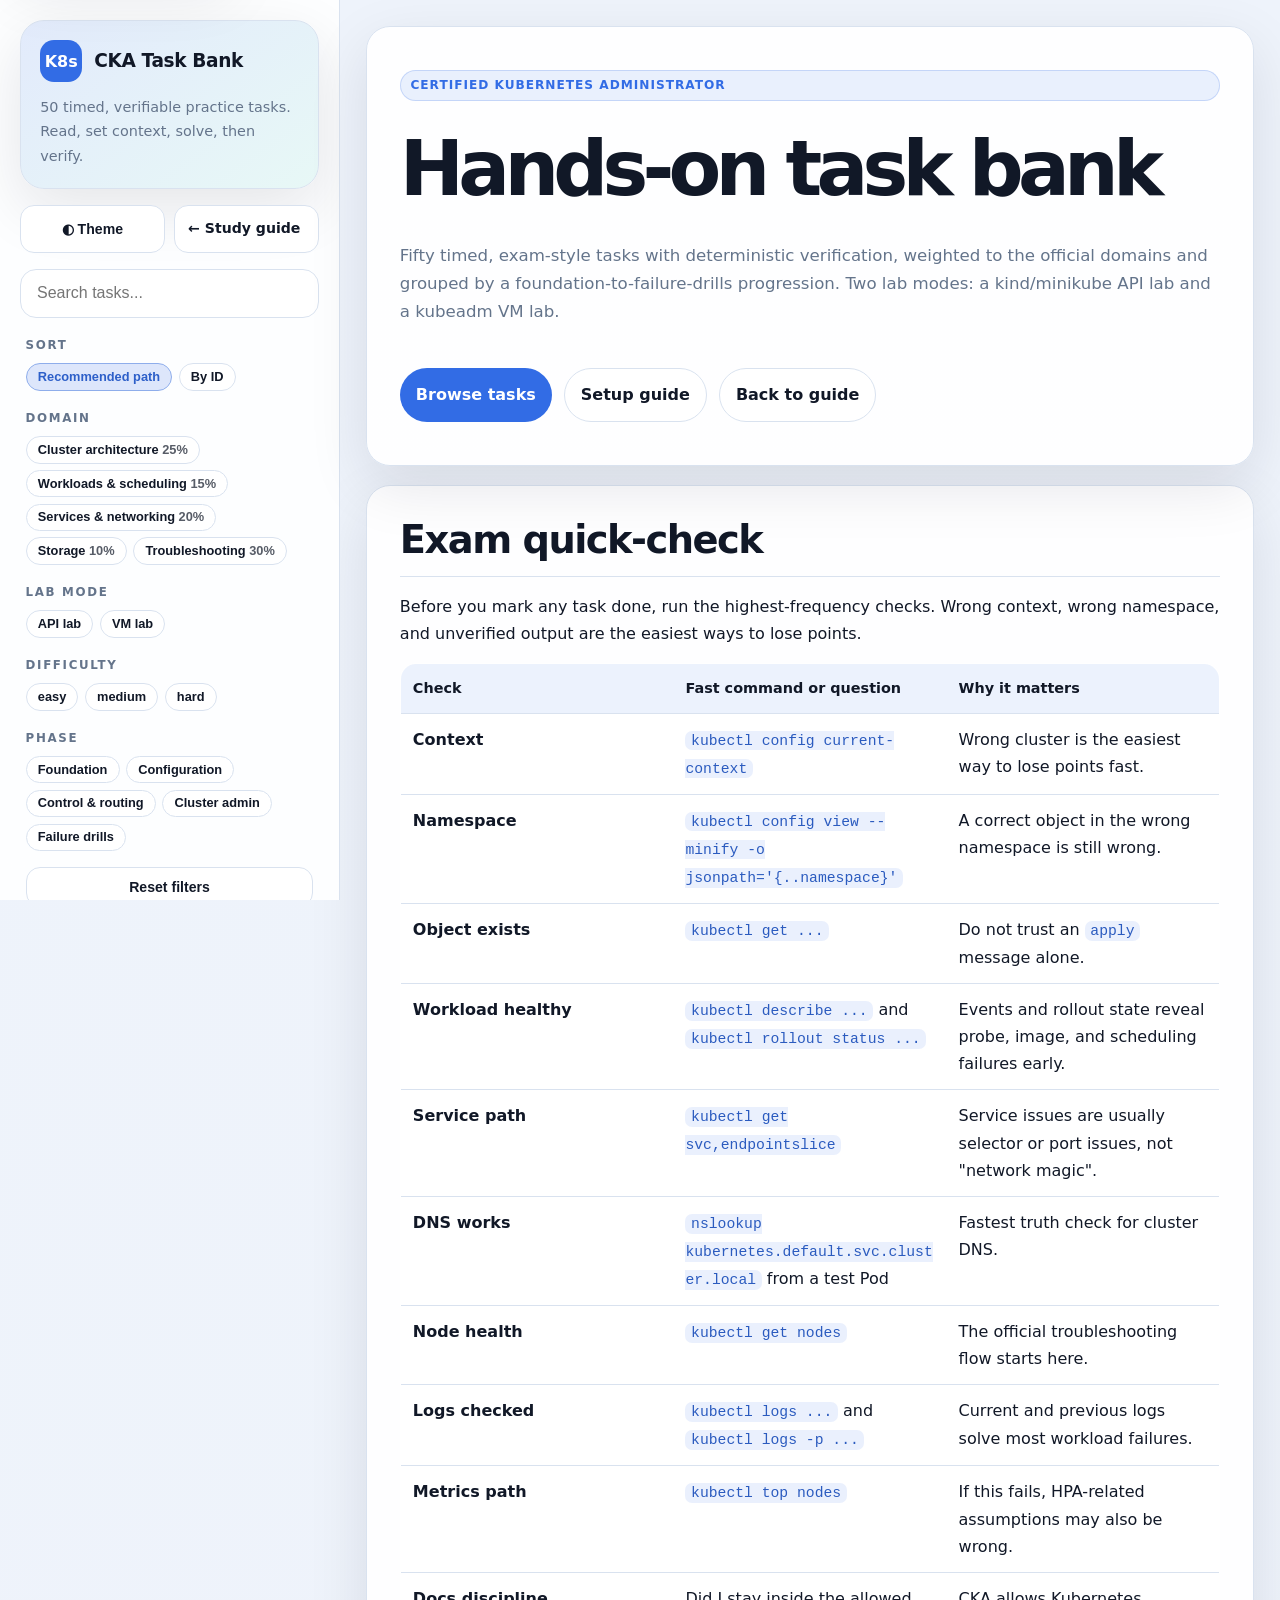
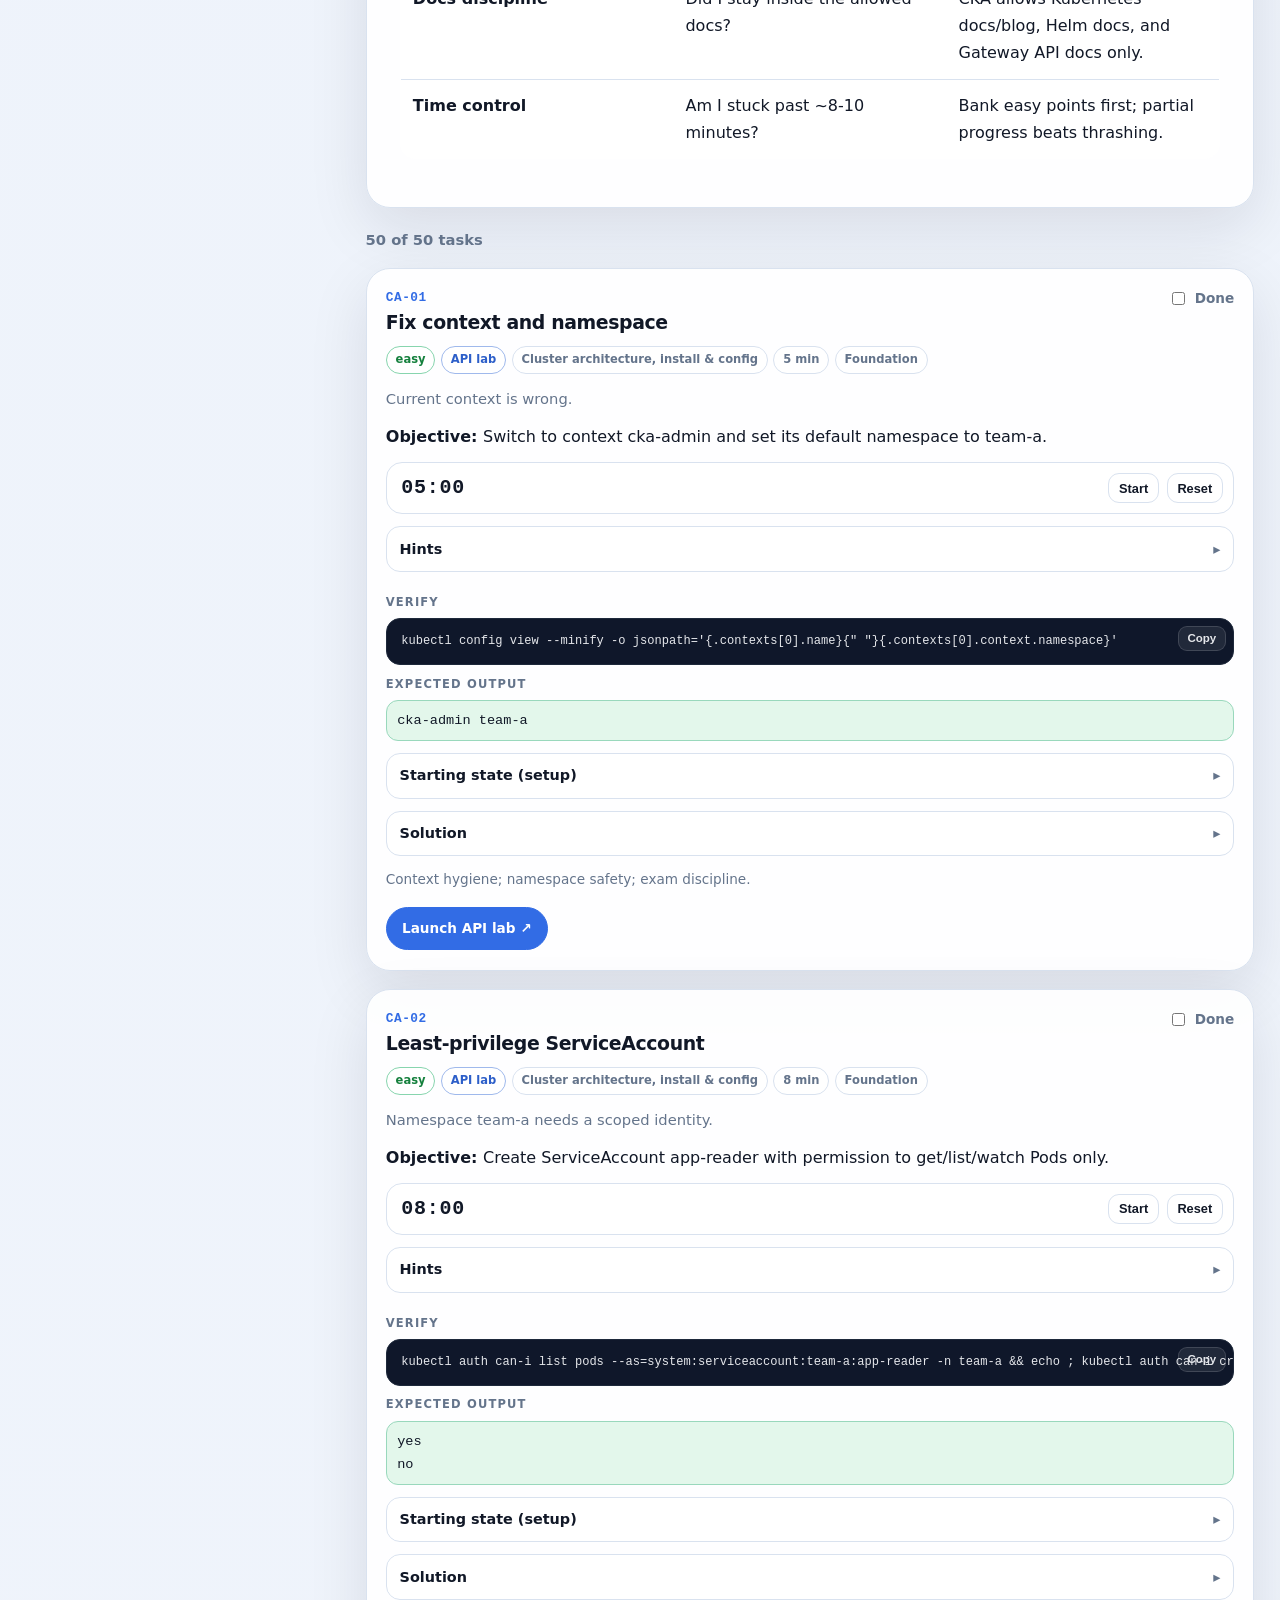
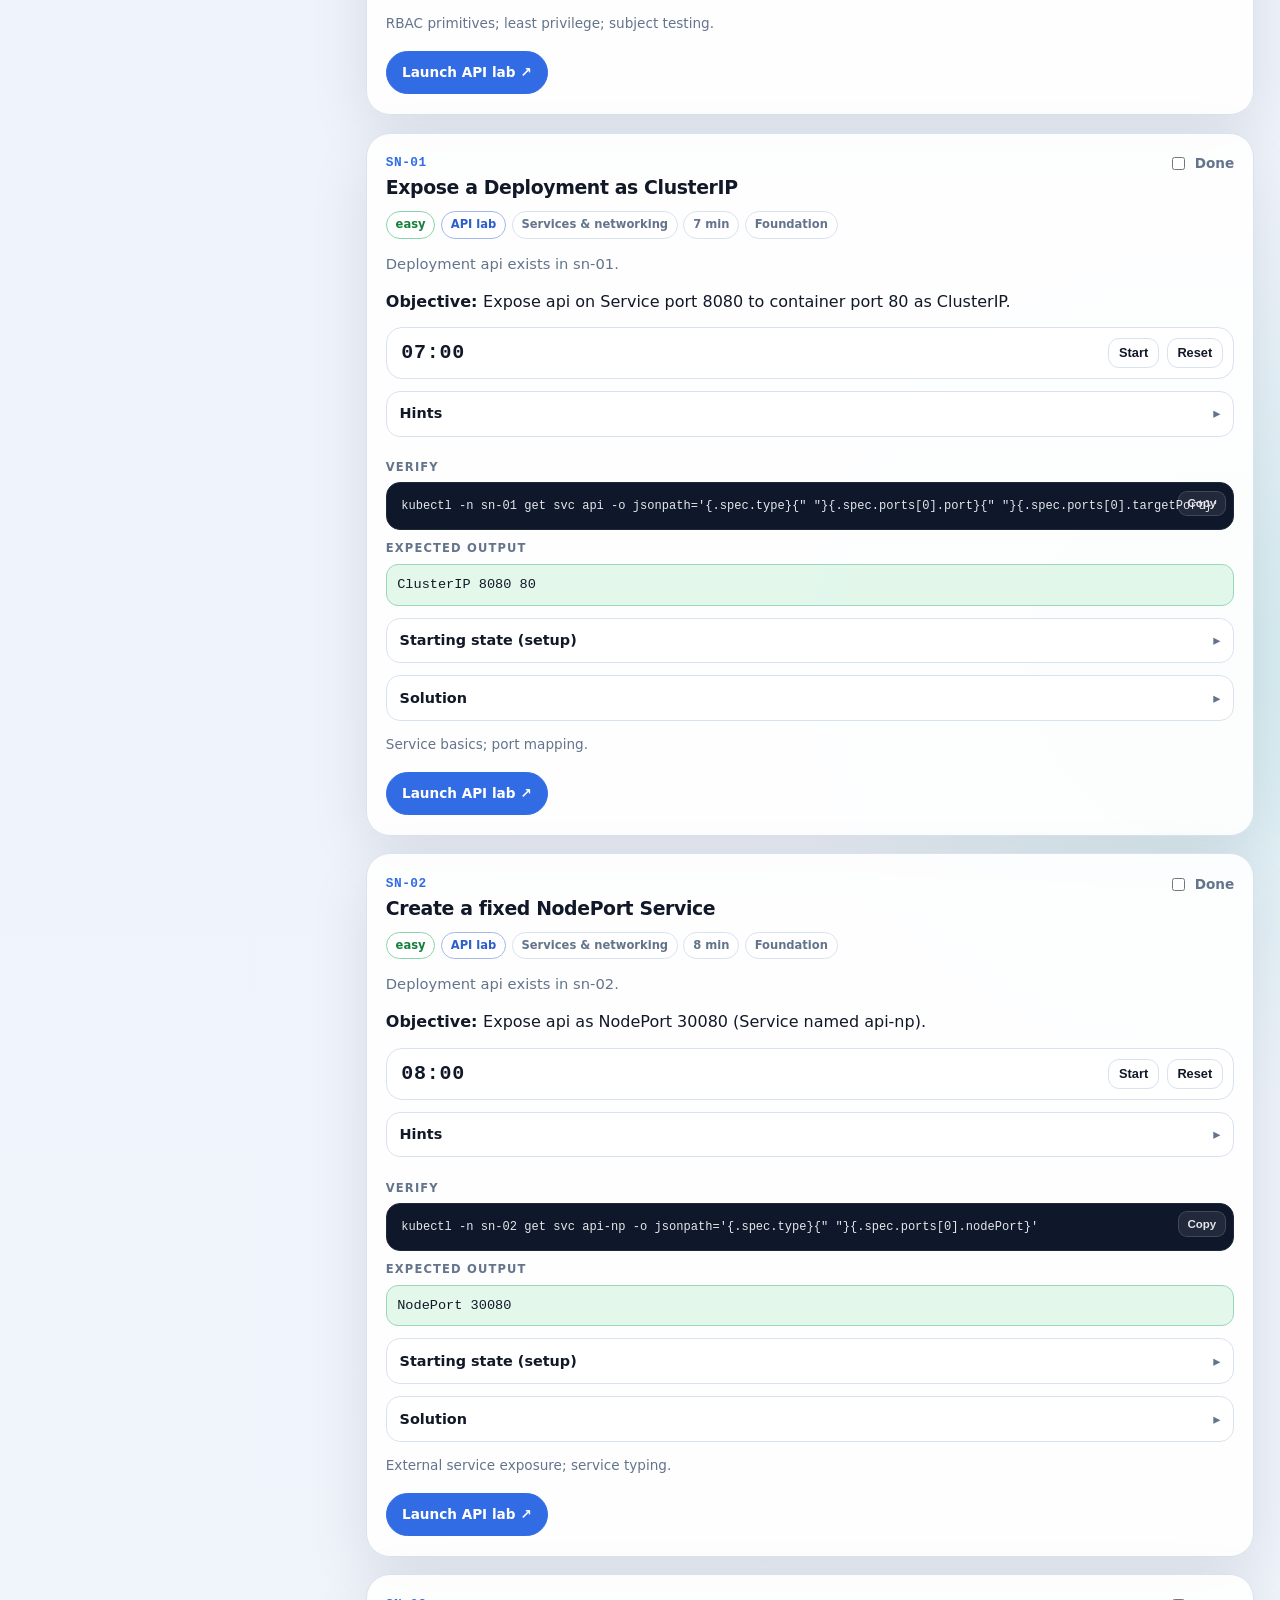
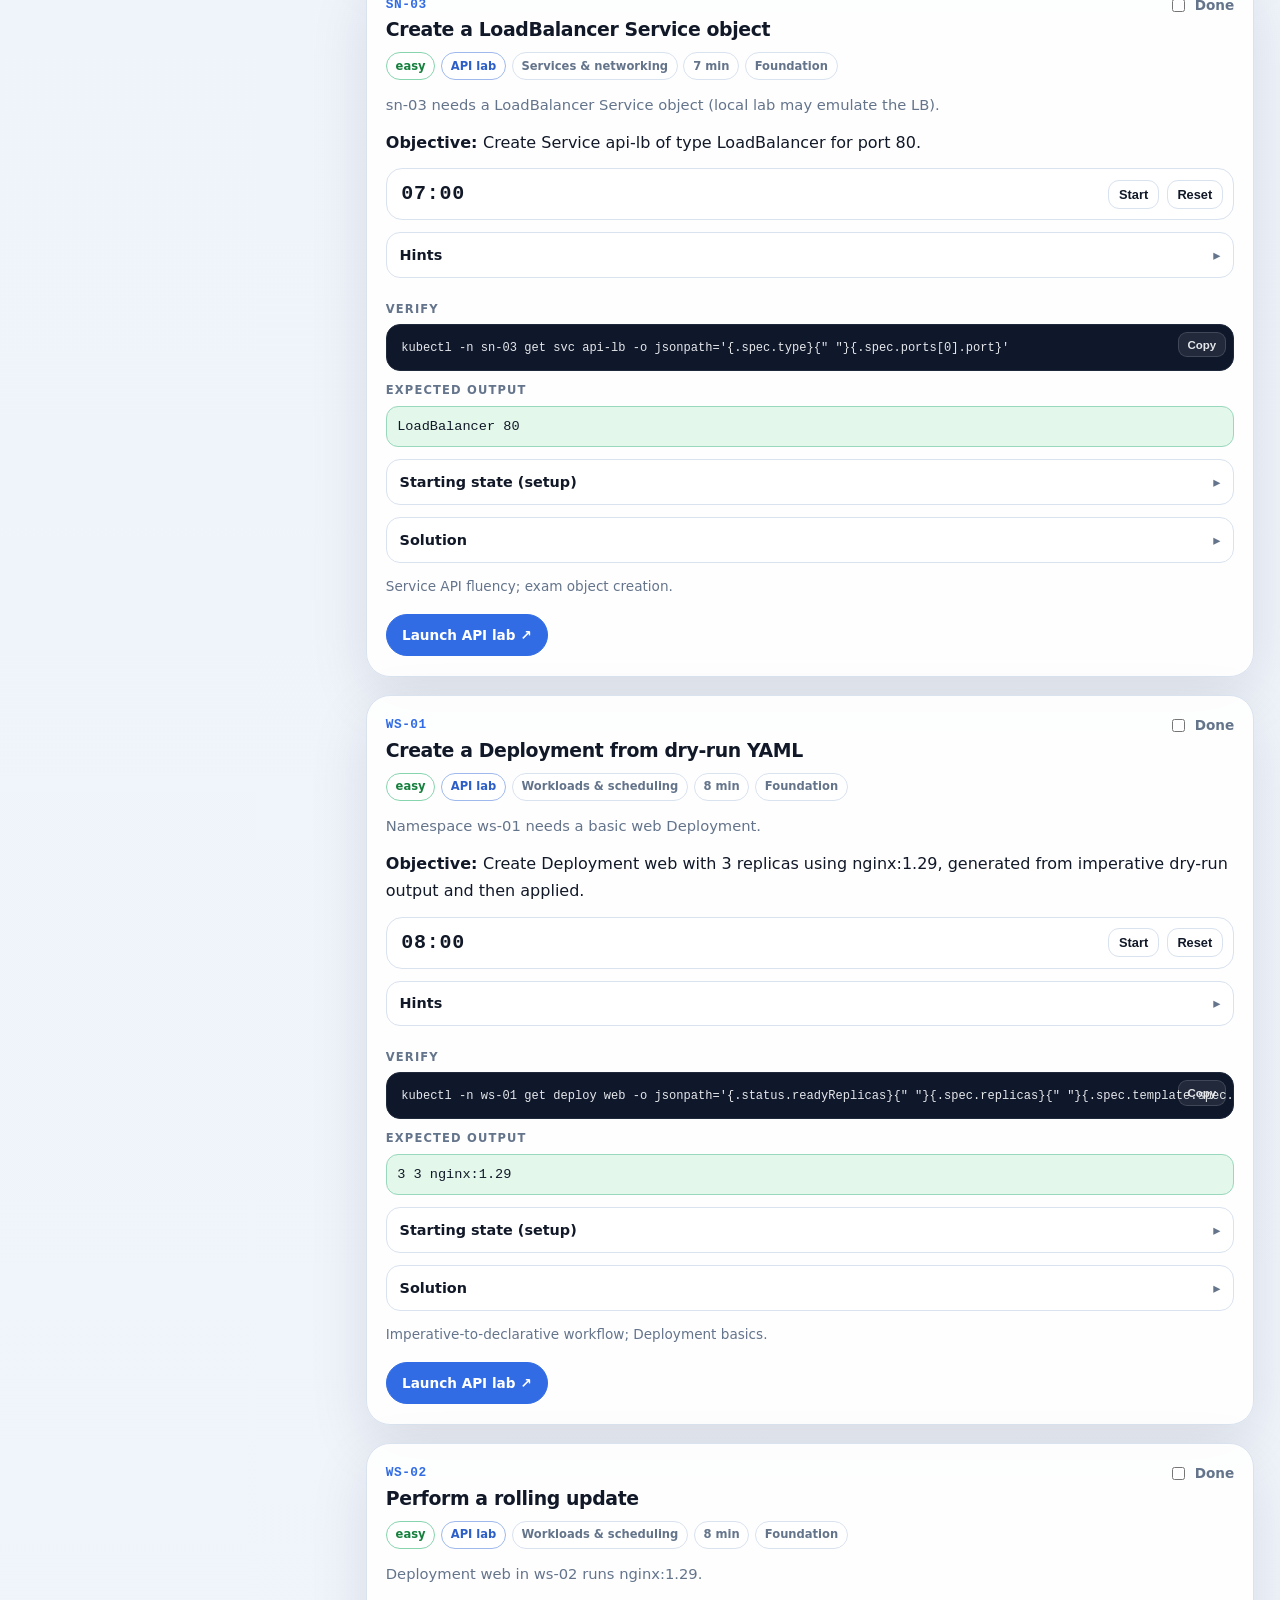
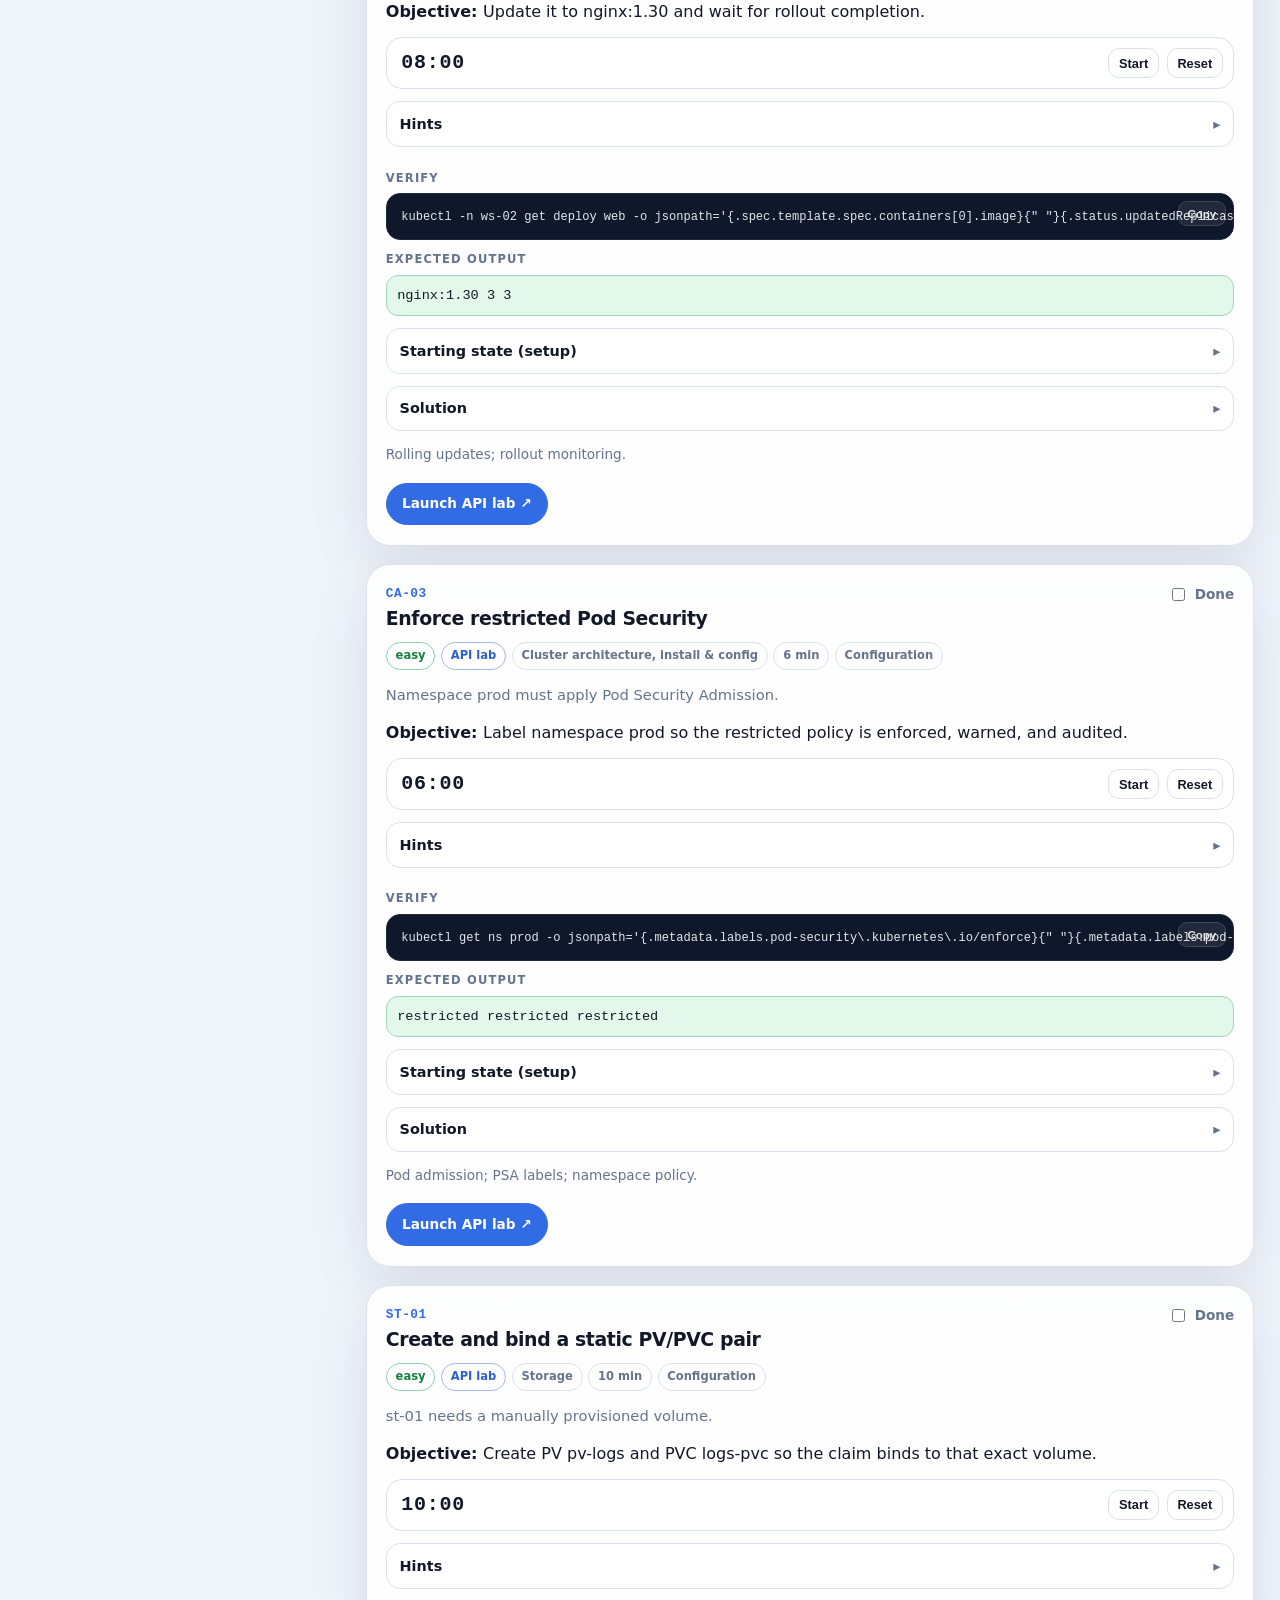
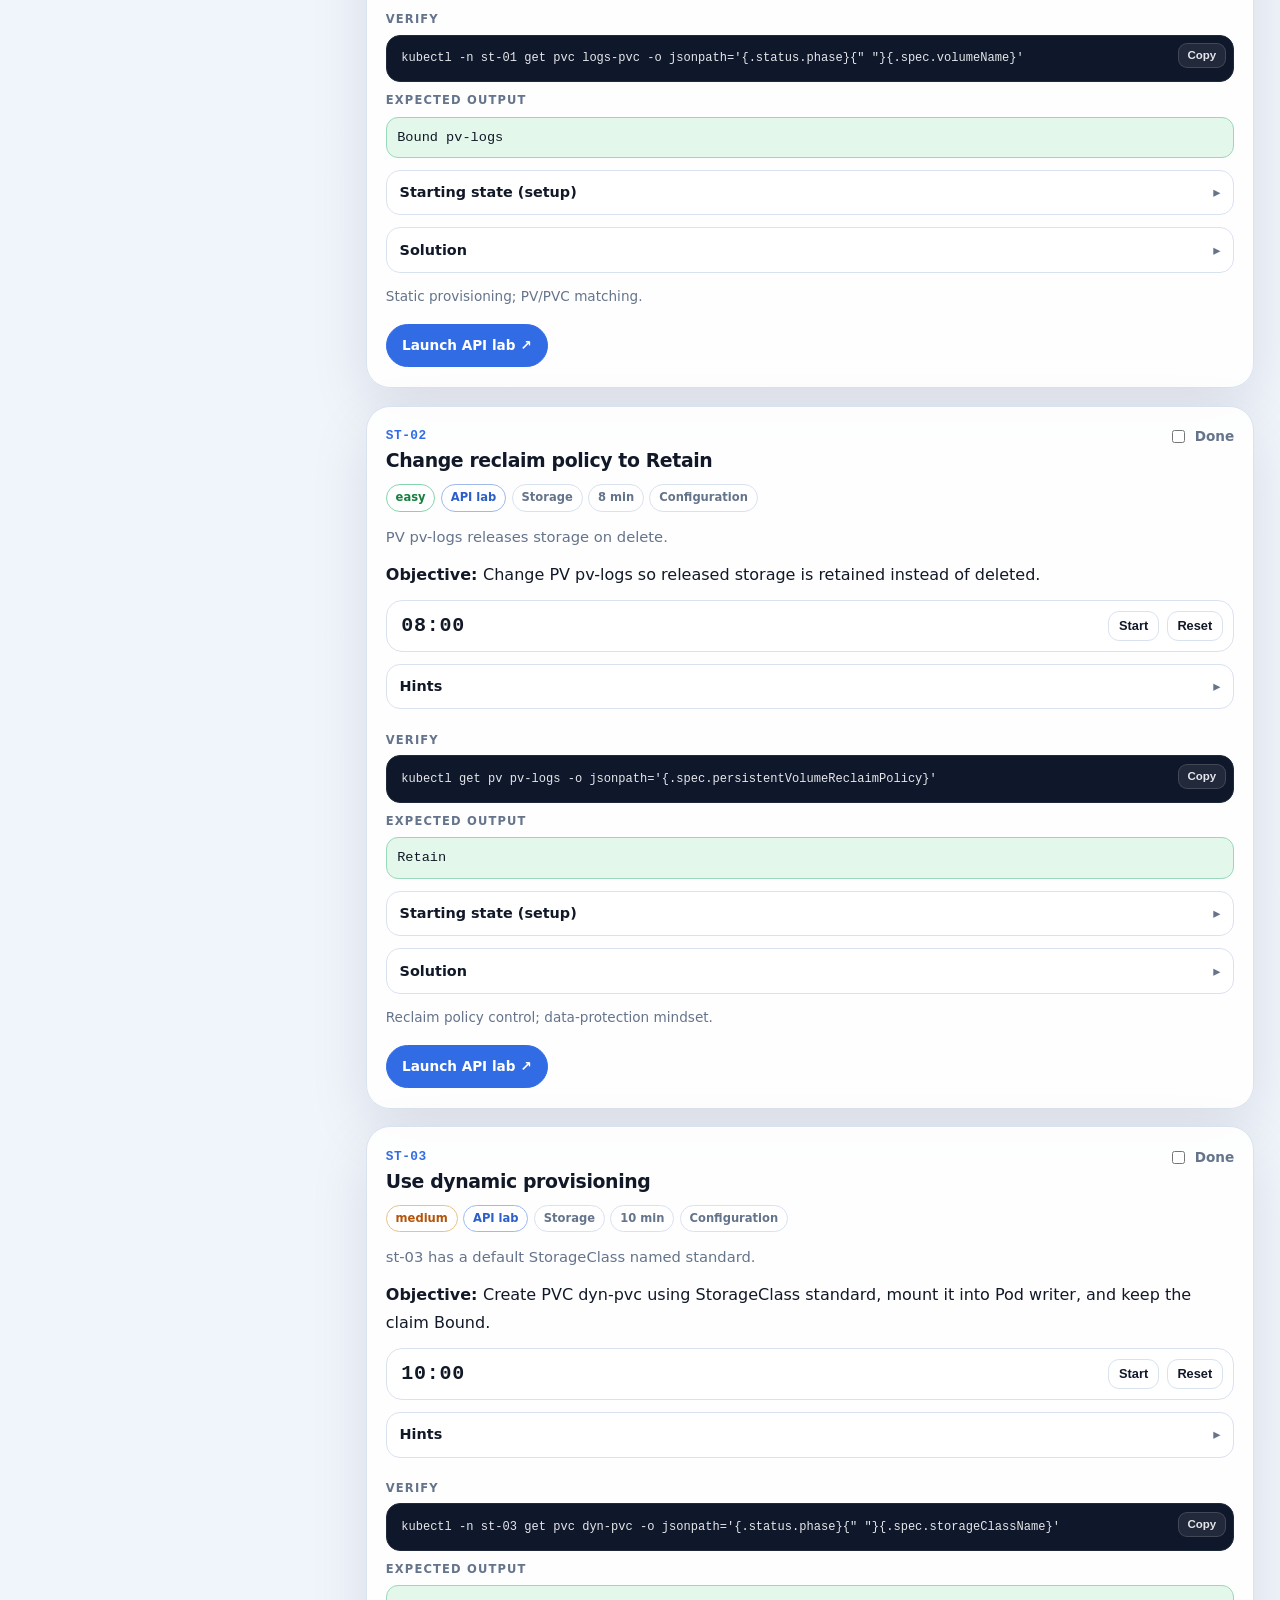
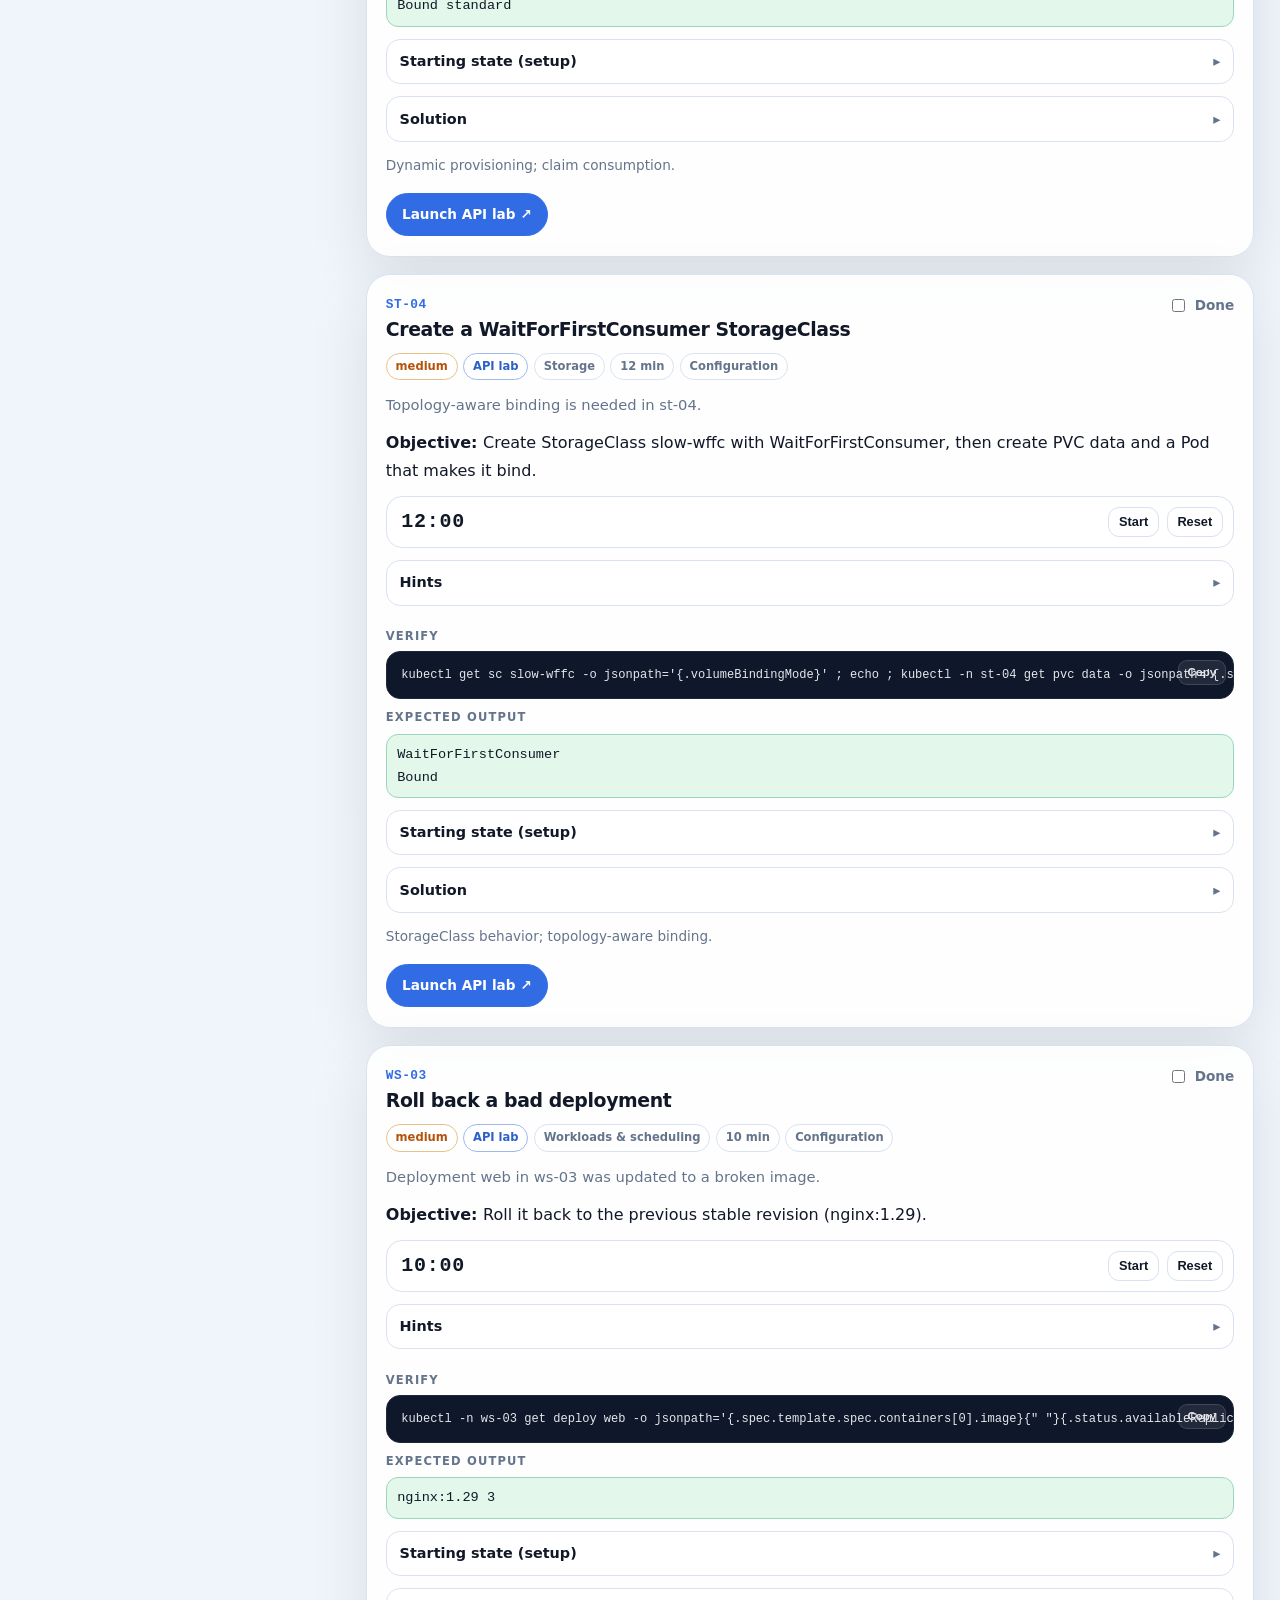
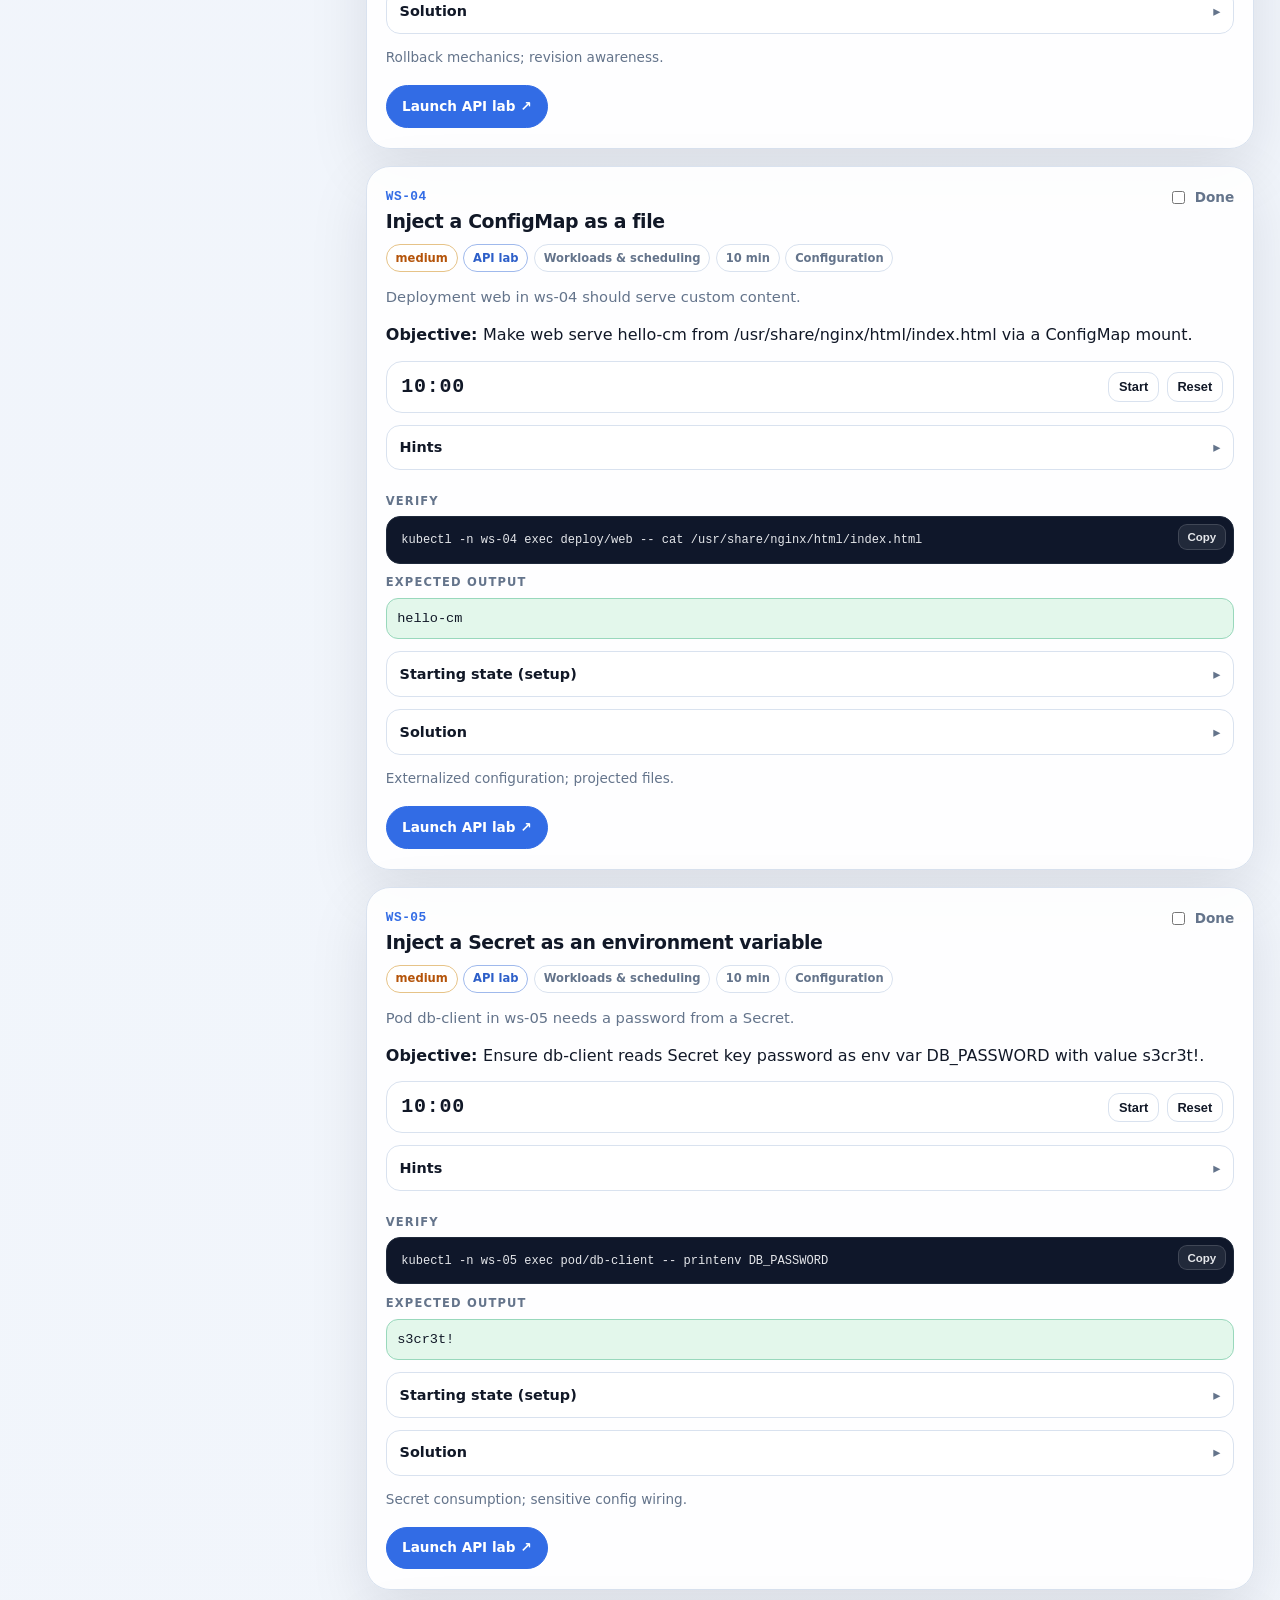
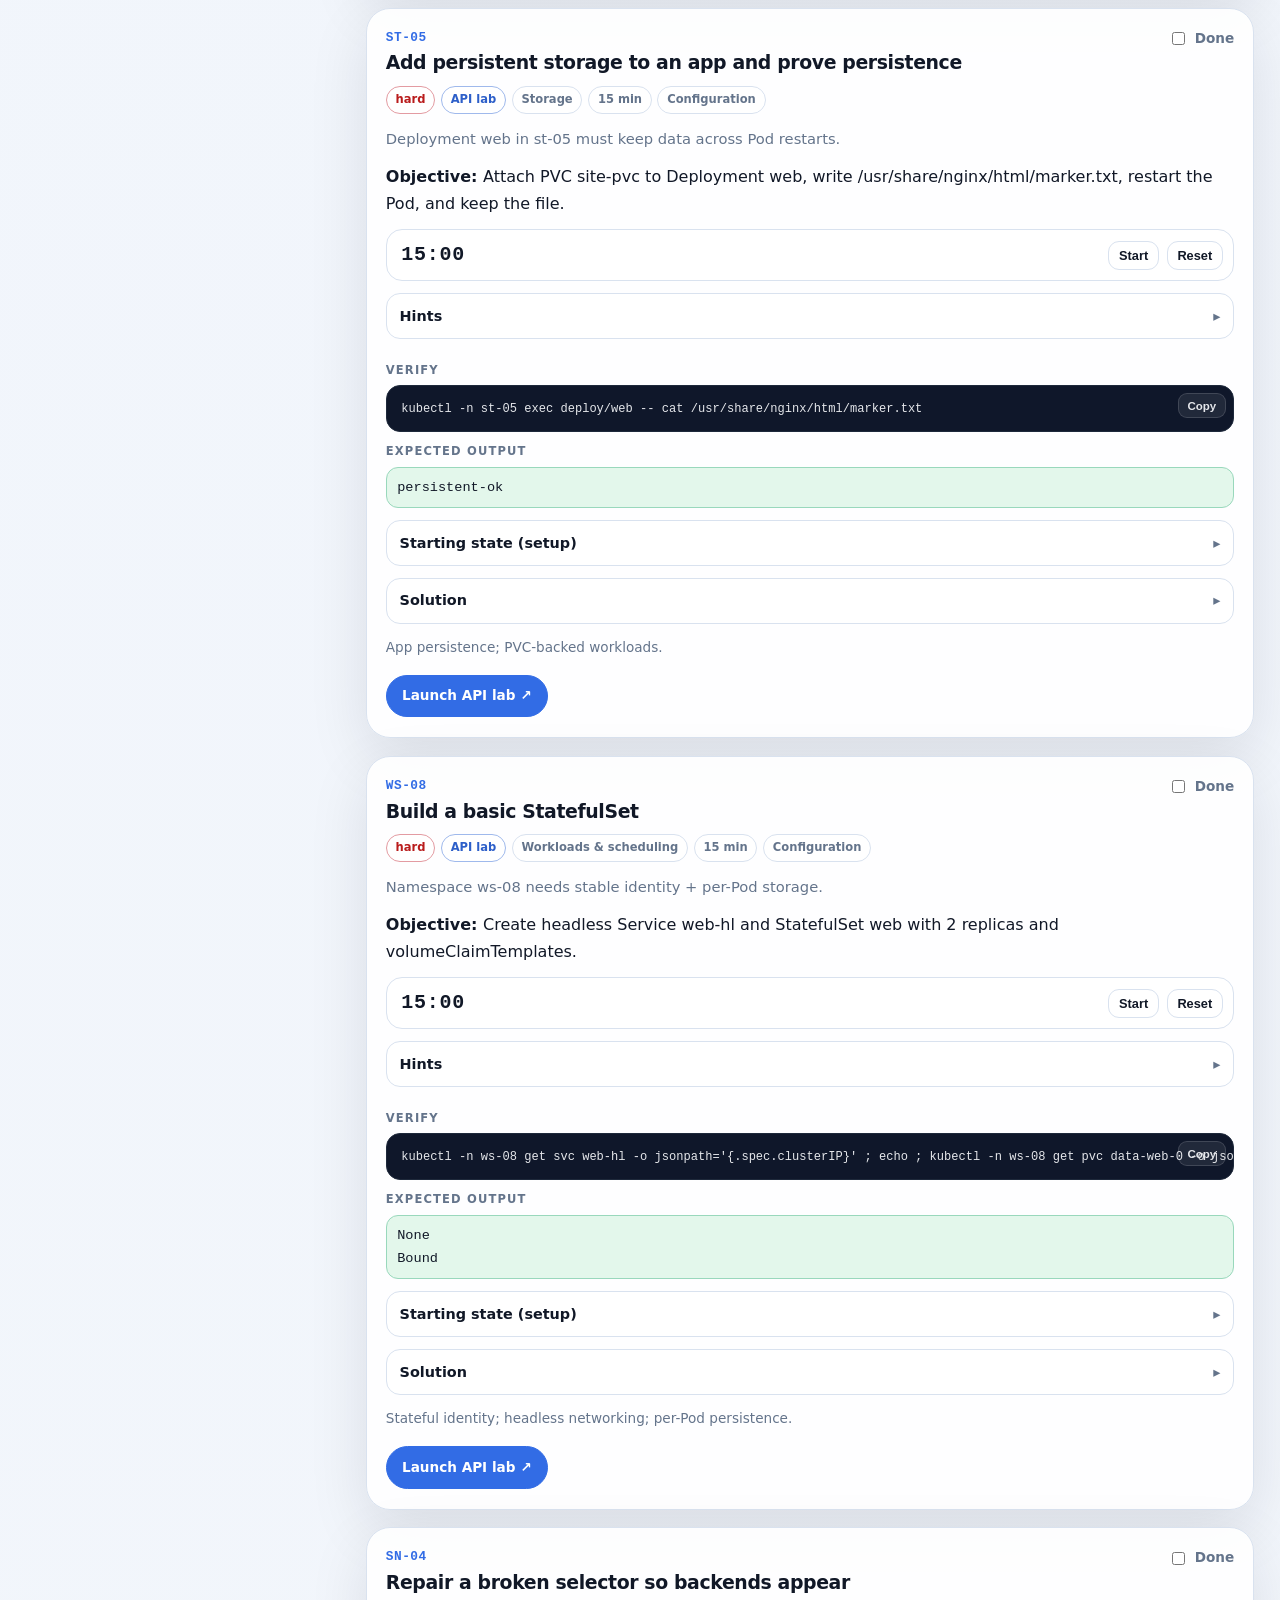
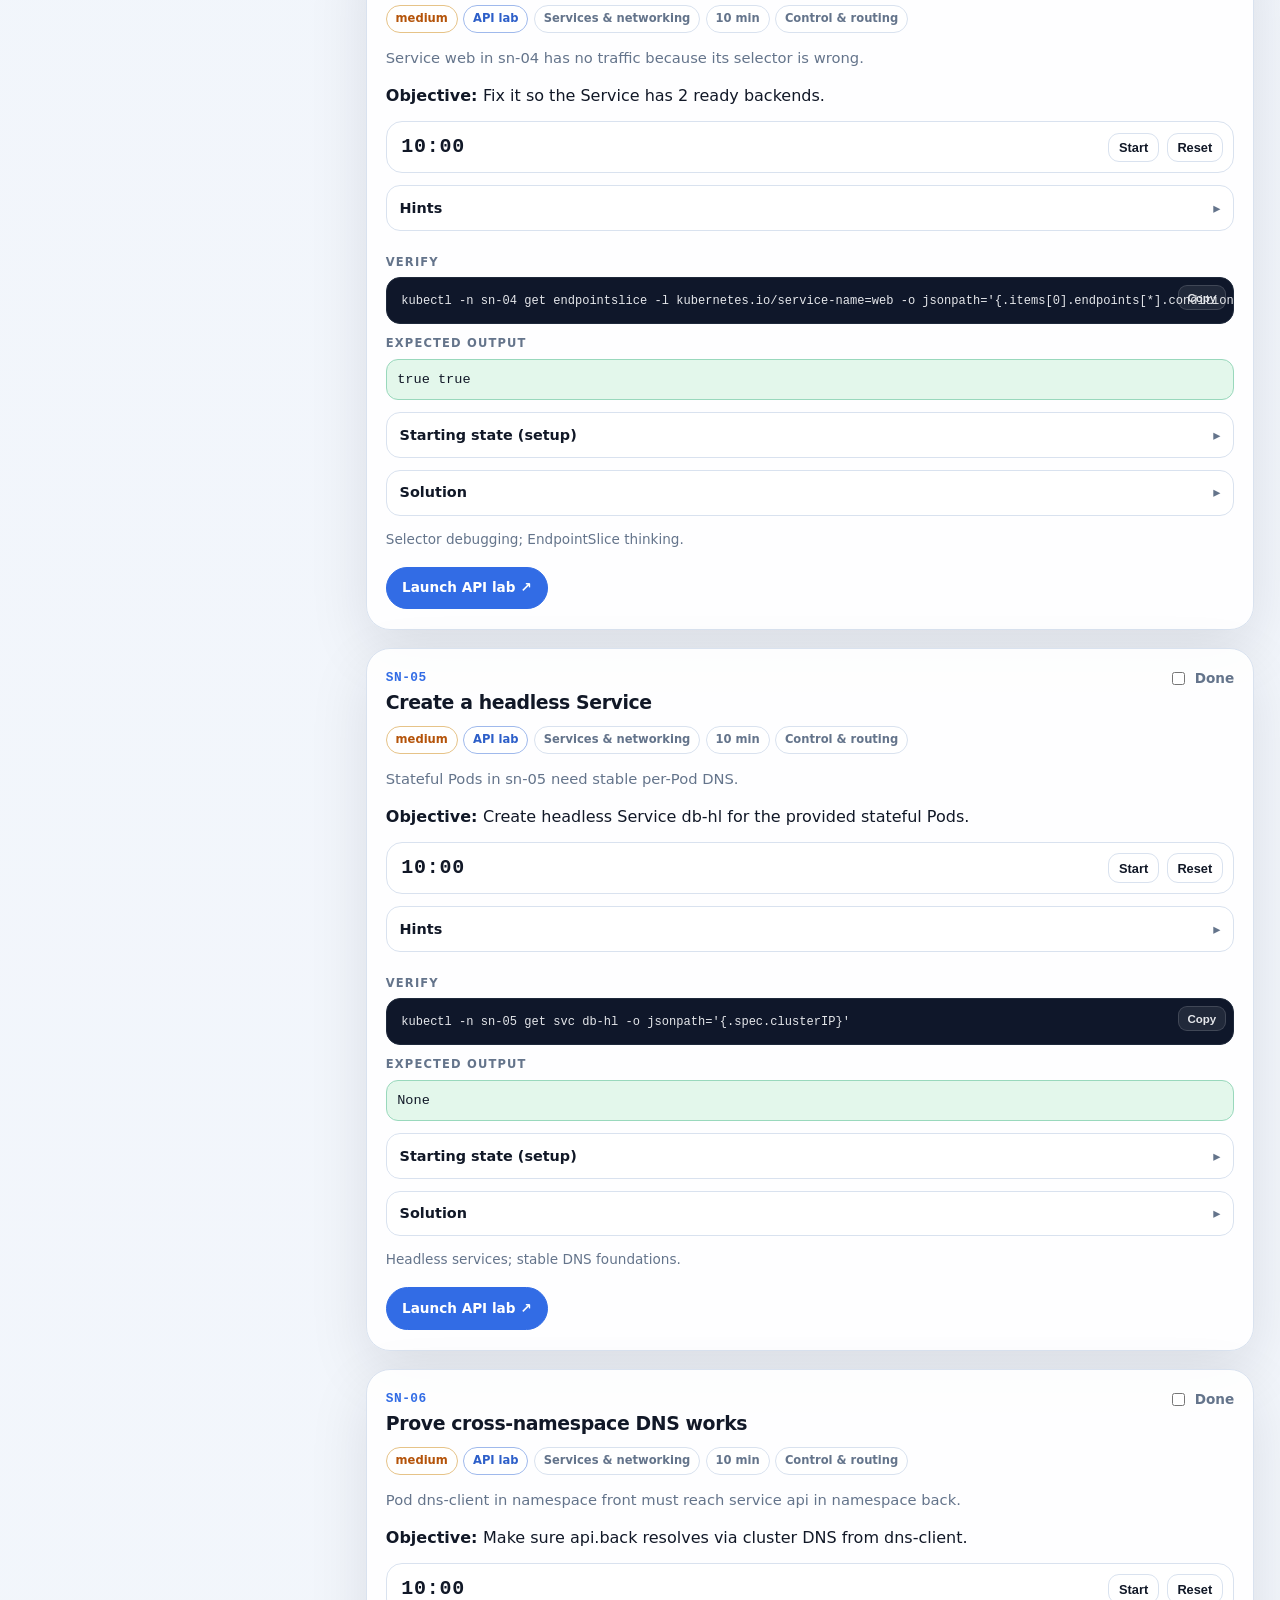
==== commit a99698fd: "search engine separated" ====
--- a/CKA/tasks/index.html
+++ b/CKA/tasks/index.html
@@ -26,9 +26,16 @@
   <a class="skip-link" href="#content">Skip to main content</a>
   <div class="progress" id="progress" aria-hidden="true"></div>
   <div class="mobile-bar">
-    <button aria-controls="sidebar" aria-expanded="false" aria-label="Open navigation" id="openNav" type="button">☰</button>
-    <strong>CKA Task Bank</strong>
-    <button aria-label="Toggle dark theme" aria-pressed="false" id="themeMobile" type="button">◐</button>
+    <div class="mobile-bar-row">
+      <button aria-controls="sidebar" aria-expanded="false" aria-label="Open navigation" id="openNav" type="button">☰</button>
+      <div class="mobile-bar-center">
+        <strong class="mobile-title">CKA Task Bank</strong>
+        <input aria-label="Search tasks" class="mobile-search-input" id="searchMobile" placeholder="Search tasks..."
+          type="search" />
+      </div>
+      <button aria-expanded="false" aria-label="Search tasks" id="searchToggleMobile" type="button">🔍</button>
+      <button aria-label="Toggle dark theme" aria-pressed="false" id="themeMobile" type="button">◐</button>
+    </div>
   </div>
   <div class="shell">
     <aside aria-label="Task bank navigation" class="sidebar" id="sidebar">
@@ -68,6 +75,19 @@
     </aside>
 
     <main class="main" id="content" tabindex="-1">
+      <section class="search-results" id="searchResults" aria-label="Search results">
+        <div class="search-results-head">
+          <p class="search-results-count" id="searchCount" role="status" aria-live="polite"></p>
+          <div class="search-nav">
+            <button id="searchPrev" type="button" aria-label="Previous match" title="Previous match">↑</button>
+            <button id="searchNext" type="button" aria-label="Next match" title="Next match">↓</button>
+            <button id="searchToggleList" type="button" aria-label="Toggle results list" aria-expanded="true"
+              title="Show or hide the results list">≡</button>
+            <button id="searchClear" type="button" aria-label="Clear search" title="Clear search">✕</button>
+          </div>
+        </div>
+        <div class="search-results-list" id="searchList"></div>
+      </section>
       <header class="hero section-panel" id="task-bank-overview">
         <p class="eyebrow">Certified Kubernetes Administrator</p>
         <h1>Hands-on task bank</h1>
@@ -166,6 +186,7 @@
       <p class="footer-note">CKA hands-on task bank · Verify before you move on · Designed around Kubernetes v1.35</p>
     </main>
   </div>
+  <script src="../assets/js/search.js"></script>
   <script src="assets/tasks.js"></script>
 </body>
 
--- a/CKA/assets/css/styles.css
+++ b/CKA/assets/css/styles.css
@@ -1,12 +1,23 @@
 :root {
+  color-scheme: light;
   --bg: #eef3fb; --bg-2: #f8fafc; --paper: rgba(255,255,255,.92); --paper-solid: #ffffff;
   --ink: #111827; --muted: #64748b; --line: #d9e2ef; --accent: #326ce5; --accent-2: #14b8a6;
   --accent-3: #8b5cf6; --warn: #f59e0b; --good: #22c55e; --code-bg: #0f172a; --code-ink: #e5e7eb;
   --shadow: 0 20px 60px rgba(15,23,42,.10); --radius: 24px; --sidebar: 340px; --max: 1720px;
 }
 [data-theme="dark"] {
+  color-scheme: dark;
   --bg: #08111f; --bg-2: #0b1220; --paper: rgba(15,23,42,.84); --paper-solid: #0f172a;
   --ink: #e5e7eb; --muted: #a5b4c7; --line: #23324a; --code-bg: #020617; --shadow: 0 20px 60px rgba(0,0,0,.35);
+}
+[data-theme="light"] { color-scheme: light; }
+/* Follow the OS colour scheme by default; an explicit data-theme always wins. */
+@media (prefers-color-scheme: dark) {
+  :root:not([data-theme="light"]) {
+    color-scheme: dark;
+    --bg: #08111f; --bg-2: #0b1220; --paper: rgba(15,23,42,.84); --paper-solid: #0f172a;
+    --ink: #e5e7eb; --muted: #a5b4c7; --line: #23324a; --code-bg: #020617; --shadow: 0 20px 60px rgba(0,0,0,.35);
+  }
 }
 * { box-sizing: border-box; }
 html { scroll-behavior: smooth; }
@@ -67,7 +78,7 @@
 button, .button { border: 1px solid var(--line); background: var(--paper-solid); color: var(--ink); border-radius: 14px; padding: .7rem .8rem; font-weight: 700; cursor: pointer; font-size: .88rem; }
 button:hover, .button:hover { border-color: var(--accent); text-decoration: none; }
 .search-box { position: relative; margin: 1rem 0; }
-.search-box input { width: 100%; border: 1px solid var(--line); border-radius: 16px; padding: .9rem 1rem; background: var(--paper-solid); color: var(--ink); outline: none; font-size: .95rem; }
+.search-box input { width: 100%; border: 1px solid var(--line); border-radius: 16px; padding: .9rem 1rem; background: var(--paper-solid); color: var(--ink); outline: none; font-size: 16px; }
 .toc-title { font-size: .74rem; letter-spacing: .14em; text-transform: uppercase; color: var(--muted); font-weight: 900; margin: 1.1rem .35rem .5rem; }
 .toc { display: grid; gap: .18rem; }
 .toc a { display: block; border-radius: 13px; padding: .65rem .75rem; color: var(--ink); font-size: .92rem; line-height: 1.25; }
@@ -1036,3 +1047,192 @@
   .analogy, .svg-figure { overflow-wrap: anywhere; }
   .svg-figure { padding: .75rem; }
 }
+
+/* === Search: top-bar (mobile) + find-and-jump results panel === */
+.mobile-bar {
+  flex-direction: column;
+  align-items: stretch;
+}
+.mobile-bar-row {
+  display: flex;
+  align-items: center;
+  gap: .5rem;
+}
+.mobile-bar-row > button {
+  flex: 0 0 auto;
+  padding: .55rem .7rem;
+}
+.mobile-bar-center {
+  flex: 1 1 auto;
+  min-width: 0;
+  display: flex;
+  align-items: center;
+  justify-content: center;
+}
+.mobile-title {
+  font-size: .95rem;
+  font-weight: 800;
+  white-space: nowrap;
+  overflow: hidden;
+  text-overflow: ellipsis;
+}
+.mobile-search-input {
+  display: none;
+  width: 100%;
+  border: 1px solid var(--line);
+  border-radius: 10px;
+  padding: .5rem .7rem;
+  background: var(--paper-solid);
+  color: var(--ink);
+  font-size: 16px;
+  outline: none;
+}
+.mobile-search-input:focus-visible {
+  border-color: var(--accent);
+}
+.mobile-bar.searching .mobile-title {
+  display: none;
+}
+.mobile-bar.searching .mobile-search-input {
+  display: block;
+}
+.mobile-bar.searching #searchToggleMobile {
+  border-color: var(--accent);
+  color: var(--accent);
+}
+
+.search-results {
+  display: none;
+  flex-direction: column;
+  border: 1px solid color-mix(in srgb, var(--accent) 28%, var(--line));
+  border-radius: 14px;
+  background: var(--paper-solid);
+  box-shadow: var(--shadow);
+  margin: .5rem 0 0;
+  overflow: hidden;
+  max-height: min(60vh, 30rem);
+}
+.search-results.open {
+  display: flex;
+}
+.search-results-head {
+  display: flex;
+  align-items: center;
+  justify-content: space-between;
+  gap: .6rem;
+  padding: .6rem .75rem;
+  border-bottom: 1px solid var(--line);
+  background: color-mix(in srgb, var(--accent) 8%, var(--paper-solid));
+}
+.search-results.is-collapsed .search-results-head {
+  border-bottom: 0;
+}
+.search-results-count {
+  margin: 0;
+  font-weight: 800;
+  font-size: .9rem;
+}
+.search-nav {
+  display: flex;
+  gap: .3rem;
+  flex: 0 0 auto;
+}
+.search-nav button {
+  padding: .35rem .5rem;
+  border-radius: 10px;
+  font-size: .9rem;
+  line-height: 1;
+  min-width: 2rem;
+}
+.search-results-list {
+  overflow-y: auto;
+  overscroll-behavior: contain;
+  padding: .5rem;
+  display: grid;
+  gap: .45rem;
+}
+.search-results.is-collapsed .search-results-list {
+  display: none;
+}
+.search-hit-card {
+  display: grid;
+  gap: .22rem;
+  width: 100%;
+  text-align: left;
+  border: 1px solid var(--line);
+  border-radius: 12px;
+  background: var(--paper-solid);
+  color: var(--ink);
+  padding: .55rem .65rem;
+  cursor: pointer;
+  font: inherit;
+}
+.search-hit-card:hover {
+  border-color: var(--accent);
+}
+.search-hit-card.active {
+  border-color: var(--accent);
+  background: color-mix(in srgb, var(--accent) 13%, transparent);
+}
+.search-hit-card .hit-section {
+  font-size: .7rem;
+  text-transform: uppercase;
+  letter-spacing: .08em;
+  font-weight: 900;
+  color: var(--accent);
+}
+.search-hit-card .hit-snippet {
+  font-size: .88rem;
+  line-height: 1.4;
+  color: var(--ink);
+  overflow-wrap: anywhere;
+}
+.search-hit-card .hit-snippet mark {
+  background: #fef08a;
+  color: #111827;
+  border-radius: .2rem;
+  padding: 0 .1rem;
+}
+.search-empty {
+  margin: 0;
+  padding: .65rem .25rem;
+  color: var(--muted);
+  font-size: .9rem;
+}
+mark.search-hit.active {
+  background: var(--warn);
+  color: #111827;
+  outline: 2px solid color-mix(in srgb, var(--warn) 70%, #000);
+  scroll-margin-top: 6rem;
+  border-radius: .2rem;
+}
+
+/* Small glow pulse around the active keyword when you jump to it. */
+@keyframes search-hit-pulse {
+  0% { box-shadow: 0 0 0 0 color-mix(in srgb, var(--warn) 0%, transparent); }
+  30% { box-shadow: 0 0 0 .45em color-mix(in srgb, var(--warn) 55%, transparent), 0 0 .7em .25em color-mix(in srgb, var(--warn) 60%, transparent); }
+  100% { box-shadow: 0 0 0 0 color-mix(in srgb, var(--warn) 0%, transparent); }
+}
+mark.search-hit.flash {
+  animation: search-hit-pulse 1s ease-out 1;
+}
+@media (prefers-reduced-motion: reduce) {
+  mark.search-hit.flash { animation: none; }
+}
+
+@media (max-width: 860px) {
+  /* Hide the sidebar search only where the top-bar search exists (the guide). */
+  body:has(.mobile-search-input) .sidebar .search-box {
+    display: none;
+  }
+  .search-results {
+    margin: .5rem 0 0;
+    max-height: 60vh;
+  }
+}
+
+@media print {
+  .search-results {
+    display: none !important;
+  }
+}
--- a/CKA/tasks/assets/tasks.css
+++ b/CKA/tasks/assets/tasks.css
@@ -60,6 +60,8 @@
   display: grid;
   grid-template-columns: repeat(auto-fill, minmax(min(100%, 30rem), 1fr));
   gap: 1.1rem;
+  min-width: 0;
+  max-width: 100%;
 }
 
 .task-card {
@@ -72,6 +74,15 @@
   flex-direction: column;
   gap: .75rem;
   scroll-margin-top: 1.25rem;
+  min-width: 0;
+  max-width: 100%;
+  overflow: hidden;
+}
+
+/* Let flex/grid children shrink instead of forcing the card wider than the viewport. */
+.task-card > * {
+  min-width: 0;
+  max-width: 100%;
 }
 
 .task-card.is-done {
@@ -83,6 +94,15 @@
   align-items: flex-start;
   justify-content: space-between;
   gap: .75rem;
+  min-width: 0;
+}
+
+.task-head > div:first-child {
+  min-width: 0;
+}
+
+.done-toggle {
+  flex: 0 0 auto;
 }
 
 .task-id {
@@ -98,6 +118,7 @@
   font-size: 1.18rem;
   line-height: 1.2;
   letter-spacing: -.02em;
+  overflow-wrap: anywhere;
 }
 
 .badges {
@@ -199,6 +220,12 @@
 .task-card details > summary::after { content: "▸"; color: var(--muted); }
 .task-card details[open] > summary::after { content: "▾"; }
 
+.task-card details,
+.task-card details .details-body {
+  min-width: 0;
+  max-width: 100%;
+}
+
 .task-card details .details-body {
   padding: 0 .8rem .8rem;
 }
@@ -229,6 +256,8 @@
   border: 1px solid #1e293b;
   border-radius: 14px;
   overflow: hidden;
+  min-width: 0;
+  max-width: 100%;
 }
 
 .cmd-block pre {
@@ -238,7 +267,15 @@
   font-size: .82rem;
   line-height: 1.5;
   overflow-x: auto;
+  overscroll-behavior-inline: contain;
   white-space: pre;
+  min-width: 0;
+  max-width: 100%;
+}
+
+/* Keep the copy button clear of horizontally scrolling code. */
+.cmd-block pre {
+  padding-right: 3.6rem;
 }
 
 .copy-cmd {
@@ -325,4 +362,15 @@
 
 @media (max-width: 860px) {
   .task-grid { grid-template-columns: 1fr; }
-}
+  .task-card { padding: 1rem .9rem 1.05rem; border-radius: 18px; }
+  .task-head { flex-wrap: wrap; }
+  .cmd-block pre { font-size: .78rem; }
+  .timer-clock { font-size: 1.1rem; min-width: 3.8rem; }
+}
+
+@media (max-width: 430px) {
+  .task-card { padding: .85rem .75rem .95rem; }
+  .task-meta { gap: .3rem; }
+  .badge { font-size: .68rem; padding: .18rem .45rem; }
+  .launch-btn { width: 100%; justify-content: center; }
+}
